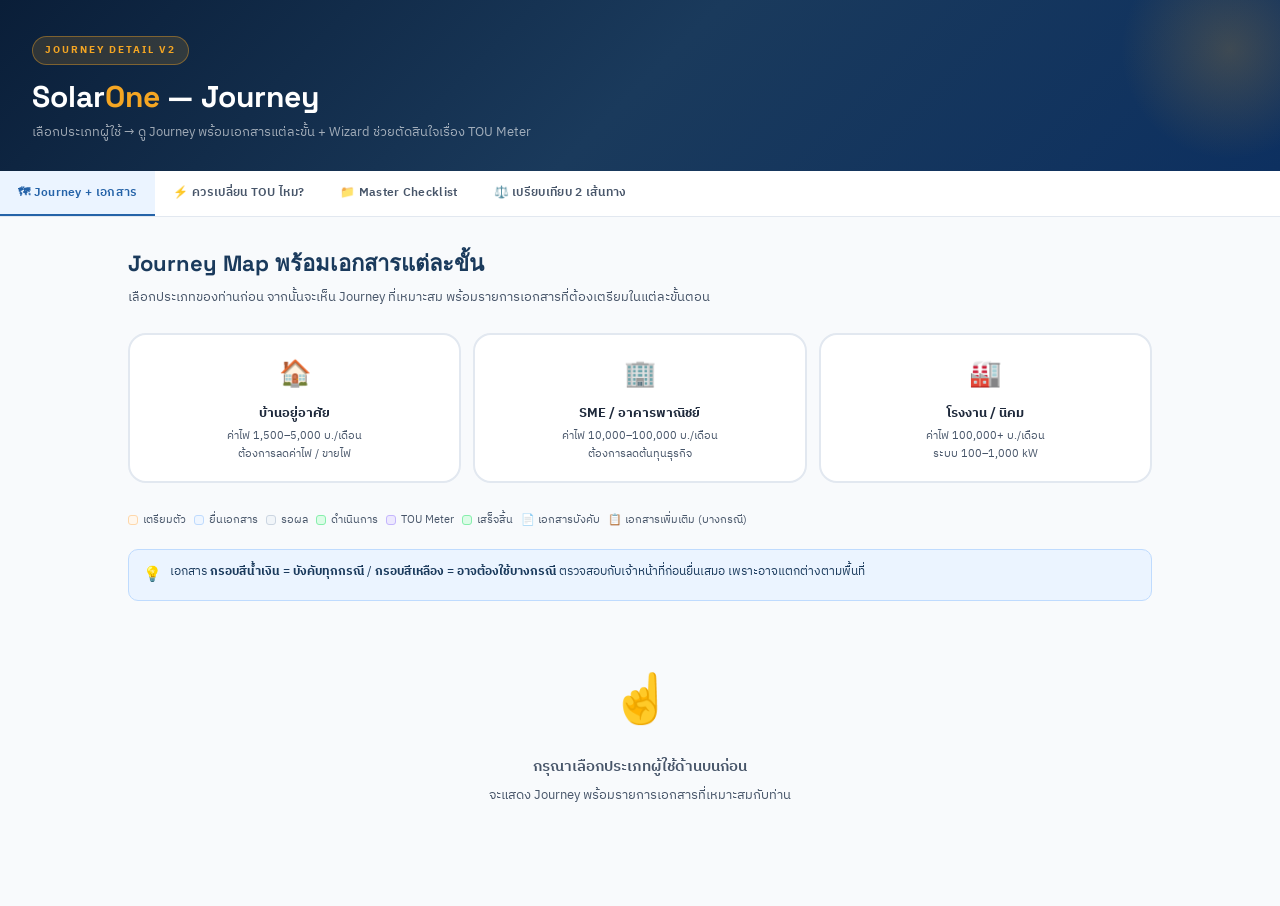
==== index.html @ 2c4f83a4 "initial deployment" ====
<!DOCTYPE html>
<html lang="th">
<head>
<meta charset="UTF-8">
<meta name="viewport" content="width=device-width, initial-scale=1.0">
<title>SolarOne — Journey + Document Checklist</title>
<style>
@import url('https://fonts.googleapis.com/css2?family=IBM+Plex+Sans+Thai:wght@300;400;500;600;700&family=Space+Grotesk:wght@400;500;600;700&display=swap');

:root {
  --sun:#F5A623; --sun-d:#92400E; --sun-l:#FEF9EC;
  --sky:#1A3A5C; --sky-m:#2563A8; --sky-l:#EBF4FF;
  --green:#16A34A; --green-d:#14532D; --green-l:#DCFCE7;
  --coral:#DC4444; --coral-l:#FEE2E2;
  --purple:#7C3AED; --purple-l:#EDE9FE;
  --slate:#475569; --slate-l:#F1F5F9;
  --border:#E2E8F0; --text:#1E293B; --text2:#475569; --text3:#94A3B8;
  --bg:#F8FAFC; --white:#fff;
  --r:10px; --rl:18px;
  --sh:0 1px 3px rgba(0,0,0,.07),0 4px 14px rgba(0,0,0,.04);
}
*{margin:0;padding:0;box-sizing:border-box}
body{font-family:'IBM Plex Sans Thai',sans-serif;background:var(--bg);color:var(--text);font-size:14px;line-height:1.7}

/* HEADER */
.hdr{background:linear-gradient(135deg,#0a1e38,#1a3a5c,#0d3060);padding:36px 32px 28px;position:relative;overflow:hidden}
.hdr::before{content:'';position:absolute;top:-60px;right:-60px;width:220px;height:220px;background:radial-gradient(circle,rgba(245,166,35,.2) 0%,transparent 70%);border-radius:50%}
.hdr-badge{display:inline-block;background:rgba(245,166,35,.15);border:1px solid rgba(245,166,35,.4);color:#F5A623;font-size:10px;font-weight:700;letter-spacing:2px;text-transform:uppercase;padding:5px 12px;border-radius:20px;margin-bottom:14px}
.hdr h1{font-family:'Space Grotesk',sans-serif;font-size:30px;font-weight:700;color:#fff;line-height:1.2;margin-bottom:6px}
.hdr h1 span{color:#F5A623}
.hdr-sub{color:rgba(255,255,255,.6);font-size:13px;max-width:520px}

/* TOPNAV */
.topnav{display:flex;gap:0;background:var(--white);border-bottom:1px solid var(--border);overflow-x:auto;position:sticky;top:0;z-index:200;scrollbar-width:none}
.topnav::-webkit-scrollbar{display:none}
.tnb{padding:12px 18px;border:none;background:none;font-family:inherit;font-size:12px;font-weight:600;color:var(--text2);cursor:pointer;white-space:nowrap;border-bottom:2px solid transparent;transition:.2s;letter-spacing:.3px}
.tnb:hover{color:var(--sky-m);background:var(--sky-l)}
.tnb.on{color:var(--sky-m);border-bottom-color:var(--sky-m);background:var(--sky-l)}

/* LAYOUT */
.wrap{max-width:1080px;margin:0 auto;padding:28px 28px 60px}
.sec{display:none}
.sec.on{display:block}

/* TYPOGRAPHY */
.sec-title{font-family:'Space Grotesk',sans-serif;font-size:22px;font-weight:700;color:var(--sky);margin-bottom:4px}
.sec-sub{color:var(--text2);font-size:13px;margin-bottom:24px}

/* CARDS */
.card{background:var(--white);border:1px solid var(--border);border-radius:var(--rl);padding:22px;box-shadow:var(--sh);margin-bottom:14px}

/* PROFILE SELECTOR */
.prof-row{display:grid;grid-template-columns:repeat(3,1fr);gap:12px;margin-bottom:28px}
.prof-btn{border:2px solid var(--border);border-radius:var(--rl);padding:18px 14px;text-align:center;cursor:pointer;background:var(--white);transition:.2s;font-family:inherit}
.prof-btn:hover{border-color:var(--sky-m);background:var(--sky-l)}
.prof-btn.sel-house{border-color:var(--sun);background:var(--sun-l)}
.prof-btn.sel-biz{border-color:var(--sky-m);background:var(--sky-l)}
.prof-btn.sel-factory{border-color:var(--green);background:var(--green-l)}
.prof-emoji{font-size:26px;margin-bottom:6px}
.prof-name{font-weight:700;font-size:13px;color:var(--text)}
.prof-desc{font-size:11px;color:var(--text2);margin-top:3px}

/* JOURNEY BODY */
.jbody{display:none}
.jbody.vis{display:block}

/* STEP BLOCK */
.step-block{position:relative;padding-left:52px;padding-bottom:8px;margin-bottom:6px}
.step-block::before{content:'';position:absolute;left:19px;top:42px;bottom:-6px;width:2px;background:var(--border)}
.step-block:last-child::before{display:none}
.step-circle{position:absolute;left:0;top:4px;width:40px;height:40px;border-radius:50%;display:flex;align-items:center;justify-content:center;font-size:17px;border:2px solid var(--white);box-shadow:0 0 0 2px var(--border);z-index:1}
.step-circle.s-prep{background:#FFF7ED}
.step-circle.s-doc{background:#EFF6FF}
.step-circle.s-wait{background:#F1F5F9}
.step-circle.s-action{background:#DCFCE7}
.step-circle.s-warn{background:#FEE2E2}
.step-circle.s-tou{background:var(--purple-l)}
.step-circle.s-done{background:var(--green-l)}

.step-inner{background:var(--white);border:1px solid var(--border);border-radius:var(--rl);padding:16px 18px;box-shadow:var(--sh)}
.step-header{display:flex;align-items:center;gap:10px;margin-bottom:10px;flex-wrap:wrap}
.step-num{font-family:'Space Grotesk',sans-serif;font-size:11px;font-weight:700;color:var(--text3)}
.step-name{font-weight:700;font-size:14px;color:var(--text);flex:1}
.pill{font-size:10px;font-weight:700;padding:3px 10px;border-radius:20px;white-space:nowrap}
.pill-time{background:var(--sun-l);color:var(--sun-d)}
.pill-cost{background:var(--coral-l);color:var(--coral)}
.pill-free{background:var(--green-l);color:var(--green-d)}
.pill-info{background:var(--sky-l);color:var(--sky-m)}
.pill-warn{background:#FEF9C3;color:#713F12}

.step-desc{font-size:13px;color:var(--text2);margin-bottom:12px;line-height:1.6}

/* DOC CHECKLIST */
.doc-title{font-size:11px;font-weight:700;text-transform:uppercase;letter-spacing:.8px;color:var(--text3);margin-bottom:8px;margin-top:4px}
.doc-grid{display:grid;grid-template-columns:repeat(2,1fr);gap:6px}
.doc-item{display:flex;align-items:flex-start;gap:8px;font-size:12px;color:var(--text);background:var(--slate-l);border-radius:8px;padding:8px 10px;border:1px solid var(--border)}
.doc-item.must{background:#EFF6FF;border-color:#BFDBFE}
.doc-item.maybe{background:#FFFBEB;border-color:#FDE68A}
.doc-icon{flex-shrink:0;font-size:13px;margin-top:1px}
.doc-label{flex:1;line-height:1.4}
.doc-label strong{display:block;font-weight:600;font-size:12px}
.doc-label span{font-size:11px;color:var(--text2)}

/* NOTES */
.note-box{border-radius:var(--r);padding:12px 14px;font-size:12px;margin-top:10px;display:flex;align-items:flex-start;gap:8px}
.note-box.warn{background:#FFFBEB;border:1px solid #FDE68A;color:#78350F}
.note-box.info{background:var(--sky-l);border:1px solid #BFDBFE;color:var(--sky)}
.note-box.ok{background:var(--green-l);border:1px solid #86EFAC;color:var(--green-d)}
.note-box .ni{font-size:15px;flex-shrink:0}

/* TOU WIZARD */
.wizard{background:var(--white);border:2px solid var(--purple);border-radius:var(--rl);overflow:hidden;margin:20px 0}
.wizard-hdr{background:var(--purple);padding:16px 20px;color:#fff}
.wizard-hdr h3{font-family:'Space Grotesk',sans-serif;font-size:16px;font-weight:700;margin-bottom:2px}
.wizard-hdr p{font-size:12px;opacity:.8}
.wizard-body{padding:20px}
.wiz-step{display:none}
.wiz-step.wvis{display:block}
.wiz-q{font-weight:700;font-size:15px;color:var(--text);margin-bottom:16px;line-height:1.5}
.wiz-opts{display:grid;grid-template-columns:1fr 1fr;gap:10px;margin-bottom:16px}
.wiz-opt{border:1.5px solid var(--border);border-radius:var(--r);padding:14px 16px;cursor:pointer;font-family:inherit;background:var(--white);text-align:left;transition:.2s}
.wiz-opt:hover{border-color:var(--purple);background:var(--purple-l)}
.wiz-opt.chosen{border-color:var(--purple);background:var(--purple-l)}
.wiz-opt .wo-title{font-weight:600;font-size:13px;margin-bottom:3px;color:var(--text)}
.wiz-opt .wo-sub{font-size:11px;color:var(--text2)}
.wiz-result{border-radius:var(--r);padding:16px;font-size:13px}
.wiz-result.r-yes{background:var(--green-l);border:1px solid #86EFAC;color:var(--green-d)}
.wiz-result.r-no{background:var(--coral-l);border:1px solid #FCA5A5;color:#7F1D1D}
.wiz-result.r-maybe{background:var(--sun-l);border:1px solid #FCD34D;color:var(--sun-d)}
.wiz-result h4{font-size:15px;font-weight:700;margin-bottom:8px}
.wiz-result ul{padding-left:16px}
.wiz-result li{margin-bottom:4px;font-size:12px}
.wiz-nav{display:flex;gap:8px;justify-content:flex-end;margin-top:12px}
.wiz-btn{padding:8px 18px;border-radius:20px;border:none;font-family:inherit;font-size:12px;font-weight:700;cursor:pointer;transition:.2s}
.wiz-btn.back{background:var(--slate-l);color:var(--text2)}
.wiz-btn.next{background:var(--purple);color:#fff}
.wiz-btn.reset{background:var(--sky-l);color:var(--sky-m)}
.wiz-progress{display:flex;gap:4px;margin-bottom:16px}
.wiz-dot{width:8px;height:8px;border-radius:50%;background:var(--border);transition:.3s}
.wiz-dot.active{background:var(--purple)}
.wiz-dot.done-dot{background:var(--purple);opacity:.4}

/* LEGEND */
.legend{display:flex;flex-wrap:wrap;gap:8px;margin-bottom:20px}
.leg-item{display:flex;align-items:center;gap:5px;font-size:11px;color:var(--text2)}
.leg-dot{width:10px;height:10px;border-radius:3px}

/* COMPARE TABLE */
.ctable{width:100%;border-collapse:collapse;background:var(--white);border-radius:var(--rl);overflow:hidden;box-shadow:var(--sh);margin-bottom:20px}
.ctable th{padding:12px 14px;font-size:11px;font-weight:700;text-transform:uppercase;letter-spacing:.5px;background:var(--sky);color:#fff;text-align:left}
.ctable td{padding:10px 14px;font-size:12px;border-bottom:1px solid var(--border);vertical-align:top}
.ctable tr:last-child td{border-bottom:none}
.ctable tr:nth-child(even) td{background:var(--slate-l)}

@media(max-width:640px){
  .prof-row{grid-template-columns:1fr}
  .doc-grid{grid-template-columns:1fr}
  .wiz-opts{grid-template-columns:1fr}
  .wrap{padding:16px 14px 50px}
  .hdr{padding:24px 16px 20px}
}
</style>
</head>
<body>

<!-- HEADER -->
<div class="hdr">
  <div class="hdr-badge">Journey Detail v2</div>
  <h1>Solar<span>One</span> — Journey</h1>
  <p class="hdr-sub">เลือกประเภทผู้ใช้ → ดู Journey พร้อมเอกสารแต่ละขั้น + Wizard ช่วยตัดสินใจเรื่อง TOU Meter</p>
</div>

<!-- TOPNAV -->
<nav class="topnav">
  <button class="tnb on" onclick="showSec('journey')">🗺 Journey + เอกสาร</button>
  <button class="tnb" onclick="showSec('tou-wizard')">⚡ ควรเปลี่ยน TOU ไหม?</button>
  <button class="tnb" onclick="showSec('doc-master')">📁 Master Checklist</button>
  <button class="tnb" onclick="showSec('compare')">⚖️ เปรียบเทียบ 2 เส้นทาง</button>
</nav>

<div class="wrap">

<!-- ============================================================ -->
<!-- SECTION 1: JOURNEY -->
<!-- ============================================================ -->
<section id="journey" class="sec on">
  <div class="sec-title">Journey Map พร้อมเอกสารแต่ละขั้น</div>
  <p class="sec-sub">เลือกประเภทของท่านก่อน จากนั้นจะเห็น Journey ที่เหมาะสม พร้อมรายการเอกสารที่ต้องเตรียมในแต่ละขั้นตอน</p>

  <!-- PROFILE SELECTOR -->
  <div class="prof-row">
    <button class="prof-btn" id="btn-house" onclick="selectProfile('house')">
      <div class="prof-emoji">🏠</div>
      <div class="prof-name">บ้านอยู่อาศัย</div>
      <div class="prof-desc">ค่าไฟ 1,500–5,000 บ./เดือน<br>ต้องการลดค่าไฟ / ขายไฟ</div>
    </button>
    <button class="prof-btn" id="btn-biz" onclick="selectProfile('biz')">
      <div class="prof-emoji">🏢</div>
      <div class="prof-name">SME / อาคารพาณิชย์</div>
      <div class="prof-desc">ค่าไฟ 10,000–100,000 บ./เดือน<br>ต้องการลดต้นทุนธุรกิจ</div>
    </button>
    <button class="prof-btn" id="btn-factory" onclick="selectProfile('factory')">
      <div class="prof-emoji">🏭</div>
      <div class="prof-name">โรงงาน / นิคม</div>
      <div class="prof-desc">ค่าไฟ 100,000+ บ./เดือน<br>ระบบ 100–1,000 kW</div>
    </button>
  </div>

  <!-- LEGEND -->
  <div class="legend">
    <div class="leg-item"><div class="leg-dot" style="background:#FFF7ED;border:1px solid #FED7AA"></div> เตรียมตัว</div>
    <div class="leg-item"><div class="leg-dot" style="background:#EFF6FF;border:1px solid #BFDBFE"></div> ยื่นเอกสาร</div>
    <div class="leg-item"><div class="leg-dot" style="background:#F1F5F9;border:1px solid #CBD5E1"></div> รอผล</div>
    <div class="leg-item"><div class="leg-dot" style="background:#DCFCE7;border:1px solid #86EFAC"></div> ดำเนินการ</div>
    <div class="leg-item"><div class="leg-dot" style="background:var(--purple-l);border:1px solid #C4B5FD"></div> TOU Meter</div>
    <div class="leg-item"><div class="leg-dot" style="background:var(--green-l);border:1px solid #86EFAC"></div> เสร็จสิ้น</div>
    <div class="leg-item">📄 เอกสารบังคับ</div>
    <div class="leg-item">📋 เอกสารเพิ่มเติม (บางกรณี)</div>
  </div>

  <div class="note-box info" style="margin-bottom:20px">
    <span class="ni">💡</span>
    <span>เอกสาร <strong>กรอบสีน้ำเงิน = บังคับทุกกรณี</strong> / <strong>กรอบสีเหลือง = อาจต้องใช้บางกรณี</strong> ตรวจสอบกับเจ้าหน้าที่ก่อนยื่นเสมอ เพราะอาจแตกต่างตามพื้นที่</span>
  </div>

  <!-- HOUSE JOURNEY -->
  <div id="jbody-house" class="jbody">
    <div class="card" style="border-left:4px solid var(--sun);margin-bottom:20px">
      <strong style="color:var(--sun-d)">🏠 Profile: บ้านอยู่อาศัย</strong><br>
      <span style="font-size:12px;color:var(--text2)">ผู้ใช้ไฟประเภทที่ 1 · ชื่อในสัญญา กฟ. ต้องตรงกับเจ้าของบ้าน · ระบบไม่เกิน 10 kWp (ขายไฟได้) หรือไม่เกิน 50 kWp (ใช้เอง)</span>
    </div>

    <!-- STEP 0 -->
    <div class="step-block">
      <div class="step-circle s-prep">🤔</div>
      <div class="step-inner">
        <div class="step-header">
          <span class="step-num">ขั้นที่ 0</span>
          <span class="step-name">ประเมินตัวเอง — ก่อนตัดสินใจ</span>
          <span class="pill pill-free">ฟรี · ไม่มีเอกสาร</span>
        </div>
        <div class="step-desc">ดูบิลค่าไฟย้อนหลัง 6 เดือน · ตรวจสอบหลังคา (ทิศ/ร่มเงา/น้ำหนัก) · เลือกว่าจะ "ขายไฟ" หรือ "ใช้เองอย่างเดียว" · ตัดสินใจเรื่อง TOU Meter (ใช้ Wizard ในแท็บ ⚡)</div>
        <div class="doc-title">📊 สิ่งที่ต้องรวบรวม (ยังไม่ใช่เอกสาร)</div>
        <div class="doc-grid">
          <div class="doc-item">
            <span class="doc-icon">📋</span>
            <div class="doc-label"><strong>บิลค่าไฟ 3–6 เดือนล่าสุด</strong><span>เพื่อดู pattern การใช้ไฟ คำนวณขนาดระบบ</span></div>
          </div>
          <div class="doc-item">
            <span class="doc-icon">📐</span>
            <div class="doc-label"><strong>ขนาดและทิศหลังคา</strong><span>พื้นที่ว่างบนหลังคา · ทิศใต้/ตะวันออกเฉียงใต้ดีที่สุด</span></div>
          </div>
          <div class="doc-item">
            <span class="doc-icon">💰</span>
            <div class="doc-label"><strong>งบประมาณที่มี</strong><span>ซื้อเองหรือต้องการสินเชื่อ</span></div>
          </div>
          <div class="doc-item">
            <span class="doc-icon">⚡</span>
            <div class="doc-label"><strong>เลขมิเตอร์ + ประเภทไฟ</strong><span>1 เฟส หรือ 3 เฟส · อยู่ในเขต MEA หรือ PEA</span></div>
          </div>
        </div>
        <div class="note-box info">
          <span class="ni">💡</span>
          <span>SolarOne จะช่วย pre-assess ฟรีผ่าน App · กรอกข้อมูลพื้นฐาน 5 นาที → ได้รายงาน ROI เบื้องต้นทันที</span>
        </div>
      </div>
    </div>

    <!-- STEP 1 -->
    <div class="step-block">
      <div class="step-circle s-doc">📄</div>
      <div class="step-inner">
        <div class="step-header">
          <span class="step-num">ขั้นที่ 1</span>
          <span class="step-name">ยื่นคำขอ + ตรวจสอบ Grid Capacity (MEA/PEA)</span>
          <span class="pill pill-time">7–10 วันทำการ</span>
          <span class="pill pill-free">ฟรี</span>
        </div>
        <div class="step-desc">ยื่นออนไลน์ผ่าน <a href="https://myenergy.mea.or.th" target="_blank">myenergy.mea.or.th (MEA)</a>  หรือ <a href="https://ppim.pea.co.th" target="_blank">ppim.pea.co.th (PEA)</a> · กฟ. จะตรวจสอบว่า Transformer ในพื้นที่รองรับได้หรือไม่ · ขั้นตอนนี้ต้องทำ <strong>ก่อน</strong> ติดตั้งจริง (กรณีขายไฟ)</div>
        <div class="doc-title">📄 เอกสารที่ต้องอัปโหลด</div>
        <div class="doc-grid">
          <div class="doc-item must">
            <span class="doc-icon">🪪</span>
            <div class="doc-label"><strong>สำเนาบัตรประชาชน</strong><span>เจ้าของสัญญา กฟ. · เซ็นรับรอง "สำเนาถูกต้อง" ทุกหน้า</span></div>
          </div>
          <div class="doc-item must">
            <span class="doc-icon">📑</span>
            <div class="doc-label"><strong>บิลค่าไฟฟ้า</strong><span>ฉบับล่าสุด ไม่เกิน 3 เดือน · แสดงชื่อ ที่อยู่ เลข CA ชัดเจน</span></div>
          </div>
          <div class="doc-item must">
            <span class="doc-icon">📊</span>
            <div class="doc-label"><strong>Spec Sheet แผงโซลาร์</strong><span>Brand, model, กำลังวัตต์ พร้อมระบุจำนวนแผงที่จะติดตั้ง</span></div>
          </div>
          <div class="doc-item must">
            <span class="doc-icon">🔌</span>
            <div class="doc-label"><strong>Spec Sheet Inverter</strong><span>ต้องอยู่ในรายชื่อที่ กฟน./กฟภ. รับรองแล้วเท่านั้น</span></div>
          </div>
          <div class="doc-item must">
            <span class="doc-icon">📸</span>
            <div class="doc-label"><strong>รูปถ่ายหน้าบ้าน</strong><span>เห็นเลขที่บ้าน + หลังคาชัดเจน ถ่ายไม่เกิน 1 เดือน</span></div>
          </div>
          <div class="doc-item must">
            <span class="doc-icon">🗺</span>
            <div class="doc-label"><strong>แผนที่ที่ตั้งบ้าน</strong><span>Google Maps screenshot พร้อม Pin ที่ตั้งชัดเจน</span></div>
          </div>
          <div class="doc-item maybe">
            <span class="doc-icon">📝</span>
            <div class="doc-label"><strong>หนังสือมอบอำนาจ</strong><span>กรณีบริษัทยื่นแทน · ติดอากรแสตมป์ 30 บาท · เซ็นพยาน 2 คน</span></div>
          </div>
          <div class="doc-item maybe">
            <span class="doc-icon">🪪</span>
            <div class="doc-label"><strong>สำเนาบัตรผู้รับมอบอำนาจ</strong><span>กรณีมอบอำนาจให้บริษัท เซ็นรับรองถูกต้อง</span></div>
          </div>
        </div>
        <div class="note-box warn">
          <span class="ni">⚠️</span>
          <span><strong>ชื่อในบัตรต้องตรงกับชื่อในสัญญา กฟ. ทุกตัวอักษร</strong> ถ้าไม่ตรง ต้องแก้ไขข้อมูลที่ กฟ. ก่อนยื่น</span>
        </div>
      </div>
    </div>

    <!-- STEP 2 (เฉพาะขายไฟ) -->
    <div class="step-block">
      <div class="step-circle s-doc">🏛</div>
      <div class="step-inner">
        <div class="step-header">
          <span class="step-num">ขั้นที่ 2</span>
          <span class="step-name">ขออนุญาตก่อสร้าง/ดัดแปลงอาคาร (อบต./เทศบาล)</span>
          <span class="pill pill-time">7–30 วัน</span>
          <span class="pill pill-warn">⚠ บางพื้นที่บังคับ</span>
        </div>
        <div class="step-desc">ยื่นที่สำนักงาน อบต./เทศบาล/สำนักงานเขต ในพื้นที่ · <strong>กรณียกเว้น:</strong> ถ้าพื้นที่ติดตั้ง &lt;160 ตร.ม. และน้ำหนักรวม &lt;20 kg/ตร.ม. มักยกเว้นไม่ต้องยื่น (ตรวจสอบกับพื้นที่อีกครั้ง)</div>
        <div class="doc-title">📄 เอกสารที่ต้องยื่น</div>
        <div class="doc-grid">
          <div class="doc-item must">
            <span class="doc-icon">📋</span>
            <div class="doc-label"><strong>แบบคำขอ ข.1</strong><span>แบบฟอร์มขออนุญาตก่อสร้าง/ดัดแปลงอาคาร รับที่ อบต. หรือดาวน์โหลด</span></div>
          </div>
          <div class="doc-item must">
            <span class="doc-icon">📐</span>
            <div class="doc-label"><strong>แบบแปลนแสดงผัง + โครงสร้างหลังคา</strong><span>แสดงตำแหน่งแผง, โครงสร้างรองรับ (Mounting), น้ำหนัก</span></div>
          </div>
          <div class="doc-item must">
            <span class="doc-icon">🔢</span>
            <div class="doc-label"><strong>รายการคำนวณโครงสร้าง</strong><span>คำนวณแรงลม น้ำหนักบรรทุก ความสามารถรับน้ำหนักหลังคา</span></div>
          </div>
          <div class="doc-item must">
            <span class="doc-icon">📝</span>
            <div class="doc-label"><strong>ใบรับรองวิศวกร (โยธา)</strong><span>วิศวกรโยธา ระดับ สมาชิกหรือ สามัญ พร้อมเลขใบ กว. · เซ็นรับรองแบบ</span></div>
          </div>
          <div class="doc-item must">
            <span class="doc-icon">📋</span>
            <div class="doc-label"><strong>แบบฟอร์มสำรวจอาคาร</strong><span>ข้อมูลประเภทหลังคา วัสดุ อายุอาคาร สภาพโครงสร้าง</span></div>
          </div>
          <div class="doc-item must">
            <span class="doc-icon">🪪</span>
            <div class="doc-label"><strong>สำเนาบัตรประชาชนเจ้าของบ้าน</strong><span>พร้อมเซ็นรับรองสำเนาถูกต้อง</span></div>
          </div>
          <div class="doc-item maybe">
            <span class="doc-icon">📜</span>
            <div class="doc-label"><strong>สำเนาโฉนดที่ดิน / น.ส.3</strong><span>บางพื้นที่ต้องการ · เซ็นรับรองสำเนา</span></div>
          </div>
          <div class="doc-item maybe">
            <span class="doc-icon">🏗</span>
            <div class="doc-label"><strong>ใบอนุญาตก่อสร้างเดิม</strong><span>บางพื้นที่ขอดูใบอนุญาตก่อสร้างอาคารเดิม</span></div>
          </div>
        </div>
        <div class="note-box warn">
          <span class="ni">⚠️</span>
          <span>พื้นที่ &gt;160 ตร.ม. หรือน้ำหนักรวม &gt;20 kg/ตร.ม. ต้องยื่นขอใบอนุญาตดัดแปลงอาคาร <strong>อ.1</strong> ซึ่งมีขั้นตอนเพิ่มเติม</span>
        </div>
      </div>
    </div>

    <!-- STEP 3 -->
    <div class="step-block">
      <div class="step-circle s-wait">⏳</div>
      <div class="step-inner">
        <div class="step-header">
          <span class="step-num">ขั้นที่ 3</span>
          <span class="step-name">รอผลพิจารณา + รับอนุมัติ + เซ็นสัญญา PPA (กรณีขายไฟ)</span>
          <span class="pill pill-time">7–45 วัน</span>
          <span class="pill pill-cost">ค่าเชื่อมต่อ ~2,000 ฿</span>
        </div>
        <div class="step-desc">กฟ. แจ้งผลทาง Email · ถ้าผ่าน: นัดยื่นเอกสารตัวจริงและเซ็นสัญญาที่สำนักงาน กฟ. เขตพื้นที่ · PEA ประกาศผล 2 ครั้ง/เดือน (วันจันทร์ที่ 2 และ 4)</div>
        <div class="doc-title">📄 เอกสารที่ต้องนำไปที่สำนักงาน กฟ.</div>
        <div class="doc-grid">
          <div class="doc-item must">
            <span class="doc-icon">🪪</span>
            <div class="doc-label"><strong>บัตรประชาชนตัวจริง</strong><span>นำตัวจริงไปแสดง พร้อมสำเนา 1 ชุด เซ็นรับรอง</span></div>
          </div>
          <div class="doc-item must">
            <span class="doc-icon">📄</span>
            <div class="doc-label"><strong>แบบคำขอขายไฟฟ้า (ต้นฉบับ)</strong><span>พร้อมลายเซ็นผู้ขอทุกหน้า</span></div>
          </div>
          <div class="doc-item must">
            <span class="doc-icon">🏦</span>
            <div class="doc-label"><strong>แบบหักบัญชีเงินฝาก</strong><span>กรอกเลขบัญชีธนาคารสำหรับรับเงินค่าขายไฟ</span></div>
          </div>
          <div class="doc-item must">
            <span class="doc-icon">📧</span>
            <div class="doc-label"><strong>หนังสือแจ้งอีเมลรับใบแจ้งค่าไฟ</strong><span>ระบุอีเมลที่ต้องการรับใบแจ้งหนี้ค่าไฟฟ้า</span></div>
          </div>
          <div class="doc-item must">
            <span class="doc-icon">💳</span>
            <div class="doc-label"><strong>ชำระค่าเชื่อมต่อระบบ</strong><span>~2,000 บาท (ไม่รวม VAT) ณ สำนักงาน</span></div>
          </div>
          <div class="doc-item maybe">
            <span class="doc-icon">📝</span>
            <div class="doc-label"><strong>หนังสือมอบอำนาจ (ถ้าบริษัทไปแทน)</strong><span>ตัวจริงพร้อมอากรแสตมป์ 30 บาท ขีดคร่อม</span></div>
          </div>
        </div>
        <div class="note-box warn">
          <span class="ni">⚠️</span>
          <span>ต้องยื่นเอกสารตัวจริงภายใน <strong>30 วัน</strong> นับจากวันประกาศรายชื่อผ่าน หากพ้นกำหนดถือว่าคำขอยกเลิก</span>
        </div>
      </div>
    </div>

    <!-- STEP 4 -->
    <div class="step-block">
      <div class="step-circle s-action">🔧</div>
      <div class="step-inner">
        <div class="step-header">
          <span class="step-num">ขั้นที่ 4</span>
          <span class="step-name">ติดตั้งระบบ Solar โดยช่างและวิศวกร</span>
          <span class="pill pill-time">1–3 วัน</span>
        </div>
        <div class="step-desc">บริษัทติดตั้งแผง Mounting Inverter ตู้ไฟ เดินสายไฟ · วิศวกรไฟฟ้าควบคุมงาน · ถ่ายรูปทุกขั้นตอนเพื่อใช้ยื่น กฟ. ในขั้นถัดไป</div>
        <div class="doc-title">📄 เอกสารที่บริษัทต้องเตรียมให้ครบ (ใช้ขั้นถัดไป)</div>
        <div class="doc-grid">
          <div class="doc-item must">
            <span class="doc-icon">📐</span>
            <div class="doc-label"><strong>Single Line Diagram (SLD) ฉบับสมบูรณ์</strong><span>วิศวกรไฟฟ้าเซ็น + ประทับตราวิชาชีพ + สำเนาใบ กว. แนบ</span></div>
          </div>
          <div class="doc-item must">
            <span class="doc-icon">📸</span>
            <div class="doc-label"><strong>รูปถ่ายหลังติดตั้งครบทุกแผง</strong><span>เห็นแผงครบ + Inverter + ตู้ไฟ + สาย + มิเตอร์เดิม</span></div>
          </div>
          <div class="doc-item must">
            <span class="doc-icon">📋</span>
            <div class="doc-label"><strong>รายการอุปกรณ์ที่ติดตั้งจริง</strong><span>Brand/Model ครบ พร้อม Serial Number ของ Inverter</span></div>
          </div>
          <div class="doc-item must">
            <span class="doc-icon">✅</span>
            <div class="doc-label"><strong>ใบรับรองการติดตั้ง (วิศวกร)</strong><span>วิศวกรไฟฟ้าเซ็นรับรองว่าติดตั้งถูกต้องตามมาตรฐาน วสท.</span></div>
          </div>
          <div class="doc-item maybe">
            <span class="doc-icon">🛡</span>
            <div class="doc-label"><strong>ใบรับประกันอุปกรณ์</strong><span>ใบรับประกันแผง (10–25 ปี) และ Inverter (5–10 ปี)</span></div>
          </div>
        </div>
        <div class="note-box ok">
          <span class="ni">✅</span>
          <span>SolarOne จะ Generate checklist รายการถ่ายรูปให้บริษัทตาม spec ที่ กฟ. กำหนด ลดโอกาสตรวจไม่ผ่าน</span>
        </div>
      </div>
    </div>

    <!-- STEP 5 — TOU DECISION -->
    <div class="step-block">
      <div class="step-circle s-tou">⚡</div>
      <div class="step-inner">
        <div class="step-header">
          <span class="step-num">ขั้นที่ 5</span>
          <span class="step-name">ตัดสินใจเรื่อง TOU Meter — เปลี่ยนหรือไม่?</span>
          <span class="pill pill-warn">⚡ ตัดสินใจก่อน กฟ. มาตรวจ</span>
        </div>
        <div class="step-desc">กฟ. จะเปลี่ยนมิเตอร์ให้อัตโนมัติเมื่อ COD · ต้องแจ้งความต้องการล่วงหน้าว่าต้องการ <strong>TOU Meter</strong> หรือ <strong>Smart Meter แบบปกติ</strong> · ดูคำแนะนำได้ในแท็บ ⚡</div>
        <div class="doc-title">📄 เอกสาร/ค่าใช้จ่ายมิเตอร์</div>
        <div class="doc-grid">
          <div class="doc-item must">
            <span class="doc-icon">📋</span>
            <div class="doc-label"><strong>แบบฟอร์มขอเปลี่ยนประเภทมิเตอร์</strong><span>ระบุว่าต้องการ TOU หรือมาตรฐาน ยื่นพร้อมการขอ COD</span></div>
          </div>
          <div class="doc-item must">
            <span class="doc-icon">💳</span>
            <div class="doc-label"><strong>ค่าเปลี่ยน Smart Meter / TOU Meter</strong><span>~8,500 + VAT = 9,095 บาท (สำหรับระบบ Solar) · MEA TOU แรงต่ำ ~6,640 บาท</span></div>
          </div>
        </div>
        <div class="note-box info">
          <span class="ni">💡</span>
          <span>ถ้า <strong>ไม่ต้องการ TOU</strong> ยังคงได้ Smart Meter แบบ 2 ทิศทาง เพื่อวัดไฟที่ขายคืน แต่คิดค่าไฟในอัตราเดิม · เปลี่ยนใจภายหลังได้ แต่ต้องรอครบ 1 ปีก่อน</span>
        </div>
      </div>
    </div>

    <!-- STEP 6 -->
    <div class="step-block">
      <div class="step-circle s-action">🔍</div>
      <div class="step-inner">
        <div class="step-header">
          <span class="step-num">ขั้นที่ 6</span>
          <span class="step-name">กฟ. ส่งช่างมาตรวจสอบงานติดตั้ง</span>
          <span class="pill pill-time">นัดภายใน 2–4 สัปดาห์</span>
        </div>
        <div class="step-desc">เจ้าหน้าที่ กฟ. มาตรวจสายไฟภายใน · ตรวจ Inverter · ตรวจ Anti-islanding · ตรวจ Rapid Shutdown (ถ้า &gt;200 kVA) · ถ้าผ่าน: เปลี่ยนมิเตอร์ทันที</div>
        <div class="doc-title">📄 เตรียมไว้ให้ช่าง กฟ. ตรวจ</div>
        <div class="doc-grid">
          <div class="doc-item must">
            <span class="doc-icon">📐</span>
            <div class="doc-label"><strong>Single Line Diagram ตัวจริง</strong><span>พิมพ์ A4 หรือ A3 วางไว้ในตู้ไฟ</span></div>
          </div>
          <div class="doc-item must">
            <span class="doc-icon">📋</span>
            <div class="doc-label"><strong>Spec Sheet Inverter ตัวจริง</strong><span>แสดงให้ช่าง กฟ. เห็น model ตรงกับที่ยื่นไว้</span></div>
          </div>
          <div class="doc-item must">
            <span class="doc-icon">🔧</span>
            <div class="doc-label"><strong>ทดสอบระบบให้พร้อม</strong><span>Inverter ต้องเปิดปกติ · ไฟต้องผลิตได้จริง</span></div>
          </div>
          <div class="doc-item must">
            <span class="doc-icon">🪪</span>
            <div class="doc-label"><strong>บัตรประชาชนเจ้าของบ้าน</strong><span>นำมาแสดง หรือมอบอำนาจให้บริษัทอยู่ด้วย</span></div>
          </div>
        </div>
        <div class="note-box warn">
          <span class="ni">⚠️</span>
          <span>เจ้าหน้าที่แต่ละคนอาจตีความมาตรฐาน วสท. ต่างกัน · SolarOne จะส่ง Pre-inspection Checklist ให้บริษัทตรวจก่อน เพื่อลดโอกาสไม่ผ่าน</span>
        </div>
      </div>
    </div>

    <!-- STEP 7 -->
    <div class="step-block">
      <div class="step-circle s-done">✅</div>
      <div class="step-inner">
        <div class="step-header">
          <span class="step-num">ขั้นที่ 7</span>
          <span class="step-name">COD — เริ่มใช้งาน + Monitoring</span>
          <span class="pill pill-free">เสร็จสิ้น 🎉</span>
        </div>
        <div class="step-desc">กฟ. ติดมิเตอร์ใหม่ กำหนด SCOD (วันเริ่มขายไฟ) · ระบบพร้อมใช้งาน · ยอดขายไฟหักจากบิลค่าไฟทุกเดือน · ถ้าขายได้มากกว่าที่ใช้ โอนเงินเข้าบัญชีที่แจ้งไว้</div>
        <div class="doc-title">📄 เก็บสำเนาเอกสารทุกฉบับไว้เอง</div>
        <div class="doc-grid">
          <div class="doc-item ok">
            <span class="doc-icon">📄</span>
            <div class="doc-label"><strong>สัญญาซื้อขายไฟ PPA</strong><span>สำเนาสัญญา 10 ปี เก็บไว้ตลอดอายุสัญญา</span></div>
          </div>
          <div class="doc-item ok">
            <span class="doc-icon">🧾</span>
            <div class="doc-label"><strong>ใบเสร็จค่าเชื่อมต่อ + ค่ามิเตอร์</strong><span>เก็บไว้สำหรับยื่นลดหย่อนภาษี</span></div>
          </div>
          <div class="doc-item ok">
            <span class="doc-icon">📑</span>
            <div class="doc-label"><strong>ใบเสร็จค่าติดตั้ง Solar</strong><span>ใช้ยื่นลดหย่อนภาษีเงินได้บุคคลธรรมดา สูงสุด 200,000 บาท</span></div>
          </div>
          <div class="doc-item ok">
            <span class="doc-icon">🛡</span>
            <div class="doc-label"><strong>ใบรับประกันทั้งหมด</strong><span>แผง / Inverter / งานติดตั้ง เก็บรวมไว้ที่เดียว</span></div>
          </div>
        </div>
        
      </div>
    </div>
  </div><!-- end house -->

  <!-- BIZ JOURNEY -->
  <div id="jbody-biz" class="jbody">
    <div class="card" style="border-left:4px solid var(--sky-m);margin-bottom:20px">
      <strong style="color:var(--sky)">🏢 Profile: SME / อาคารพาณิชย์</strong><br>
      <span style="font-size:12px;color:var(--text2)">ผู้ใช้ไฟประเภทที่ 2–4 · นิติบุคคลหรือบุคคลธรรมดา · ระบบ 10–250 kWp · อาจเช่าอาคาร (ต้องได้ Landlord อนุมัติ)</span>
    </div>

    <div class="step-block">
      <div class="step-circle s-prep">📊</div>
      <div class="step-inner">
        <div class="step-header">
          <span class="step-num">ขั้นที่ 0</span>
          <span class="step-name">Energy Audit + ROI Analysis</span>
          <span class="pill pill-time">1–2 สัปดาห์</span>
          <span class="pill pill-free">SolarOne ช่วยได้</span>
        </div>
        <div class="step-desc">วิเคราะห์ Load Profile รายชั่วโมง · คำนวณขนาด Solar ที่เหมาะสม · เปรียบเทียบ ROI ซื้อเอง vs Leasing · ตรวจสอบสัญญาเช่าอาคารว่าอนุญาตติด Solar หรือต้องขอ Landlord</div>
        <div class="doc-title">📄 ข้อมูลที่ต้องรวบรวม</div>
        <div class="doc-grid">
          <div class="doc-item must">
            <span class="doc-icon">📊</span>
            <div class="doc-label"><strong>บิลค่าไฟ 12 เดือนล่าสุด</strong><span>ต้องการ Demand (kVA) + Unit (kWh) รายเดือน</span></div>
          </div>
          <div class="doc-item must">
            <span class="doc-icon">📋</span>
            <div class="doc-label"><strong>แบบแปลนอาคาร / รูปถ่ายหลังคา</strong><span>ขนาด ทิศ สภาพหลังคา สิ่งบดบัง (ถังน้ำ/แอร์)</span></div>
          </div>
          <div class="doc-item maybe">
            <span class="doc-icon">📜</span>
            <div class="doc-label"><strong>สัญญาเช่าอาคาร (ถ้าเช่า)</strong><span>ตรวจสอบว่าอนุญาตดัดแปลงหลังคา + เซ็นอนุมัติ Landlord</span></div>
          </div>
          <div class="doc-item maybe">
            <span class="doc-icon">🏛</span>
            <div class="doc-label"><strong>ใบอนุญาตประกอบกิจการ</strong><span>บางกรณี กฟ. ขอตรวจสอบประเภทธุรกิจ</span></div>
          </div>
        </div>
      </div>
    </div>

    <div class="step-block">
      <div class="step-circle s-doc">📄</div>
      <div class="step-inner">
        <div class="step-header">
          <span class="step-num">ขั้นที่ 1</span>
          <span class="step-name">ยื่นขอเชื่อมต่อ กฟน./กฟภ. + ขอ กกพ.</span>
          <span class="pill pill-time">7–30 วัน</span>
        </div>
        <div class="step-desc">เอกสารคล้ายบ้านอยู่อาศัย แต่เพิ่มเอกสารนิติบุคคล · ถ้าขนาด &gt;200 kVA ต้องยื่น พค.1 กับสำนักงานพลังงาน (พพ.) ด้วย</div>
        <div class="doc-title">📄 เอกสารเพิ่มเติมจากบ้านอยู่อาศัย</div>
        <div class="doc-grid">
          <div class="doc-item must">
            <span class="doc-icon">📜</span>
            <div class="doc-label"><strong>หนังสือรับรองบริษัท</strong><span>ออกโดยกรมพัฒนาธุรกิจการค้า ไม่เกิน 3 เดือน</span></div>
          </div>
          <div class="doc-item must">
            <span class="doc-icon">🪪</span>
            <div class="doc-label"><strong>บัตรประชาชนผู้มีอำนาจลงนาม</strong><span>ตามหนังสือรับรองบริษัท พร้อมเซ็นรับรองสำเนา</span></div>
          </div>
          <div class="doc-item must">
            <span class="doc-icon">📋</span>
            <div class="doc-label"><strong>หนังสือมอบอำนาจ (นิติบุคคล)</strong><span>พร้อมตราประทับบริษัท + เซ็นผู้มีอำนาจ + อากรแสตมป์</span></div>
          </div>
          <div class="doc-item maybe">
            <span class="doc-icon">⚡</span>
            <div class="doc-label"><strong>แบบฟอร์ม พค.1 (ถ้า &gt;200 kVA)</strong><span>แจ้งผลิตพลังงานควบคุม ยื่นที่ พพ. เขต</span></div>
          </div>
        </div>
      </div>
    </div>

    <div class="step-block">
      <div class="step-circle s-doc">🏛</div>
      <div class="step-inner">
        <div class="step-header">
          <span class="step-num">ขั้นที่ 2</span>
          <span class="step-name">ขออนุญาตก่อสร้าง + เอกสารนิติบุคคล (อบต.)</span>
          <span class="pill pill-time">14–45 วัน</span>
        </div>
        <div class="step-desc">เหมือนบ้านอยู่อาศัย แต่ใช้นามนิติบุคคล · ถ้าอาคารมีระบบ Building Management ต้องประสานก่อนเพื่อกำหนดวันหยุดระบบไฟสำหรับติดตั้ง</div>
        <div class="doc-title">📄 เอกสารเพิ่มเติมสำหรับนิติบุคคล</div>
        <div class="doc-grid">
          <div class="doc-item must">
            <span class="doc-icon">📜</span>
            <div class="doc-label"><strong>สำเนาหนังสือรับรองบริษัท</strong><span>เซ็นรับรองสำเนาโดยผู้มีอำนาจ + ประทับตรา</span></div>
          </div>
          <div class="doc-item must">
            <span class="doc-icon">📜</span>
            <div class="doc-label"><strong>สำเนา บอจ.3 (รายชื่อกรรมการ)</strong><span>ฉบับล่าสุด ไม่เกิน 6 เดือน</span></div>
          </div>
          <div class="doc-item maybe">
            <span class="doc-icon">✍️</span>
            <div class="doc-label"><strong>หนังสืออนุญาตจาก Landlord</strong><span>ถ้าเช่าอาคาร ต้องมีเซ็นอนุมัติให้ดัดแปลงหลังคา</span></div>
          </div>
          <div class="doc-item maybe">
            <span class="doc-icon">🏗</span>
            <div class="doc-label"><strong>รายงาน Structural Assessment</strong><span>วิศวกรโยธาประเมินความแข็งแรงอาคาร (ถ้าอาคารเก่า)</span></div>
          </div>
        </div>
      </div>
    </div>

    <div class="step-block">
      <div class="step-circle s-action">🔧</div>
      <div class="step-inner">
        <div class="step-header">
          <span class="step-num">ขั้นที่ 3</span>
          <span class="step-name">ติดตั้ง + ประสาน Building Management</span>
          <span class="pill pill-time">3–14 วัน</span>
        </div>
        <div class="step-desc">ต้องนัดหมายล่วงหน้ากับ BM · กำหนดวันหยุดไฟบางส่วนสำหรับต่อสาย Main · วิศวกรไฟฟ้าควบคุมงานตลอด</div>
        <div class="doc-grid">
          <div class="doc-item must">
            <span class="doc-icon">📐</span>
            <div class="doc-label"><strong>SLD ฉบับสมบูรณ์ (วิศวกรเซ็น)</strong><span>รวม Anti-islanding + อุปกรณ์ป้องกัน</span></div>
          </div>
          <div class="doc-item must">
            <span class="doc-icon">📸</span>
            <div class="doc-label"><strong>รูปถ่ายก่อน-ระหว่าง-หลังติดตั้ง</strong><span>ครบทุก area ที่ กฟ. กำหนด</span></div>
          </div>
          <div class="doc-item maybe">
            <span class="doc-icon">🛡</span>
            <div class="doc-label"><strong>ใบรับรอง มาตรฐาน วสท. 022013-22</strong><span>ถ้า Inverter &gt;200 kVA ต้องติด Rapid Shutdown ด้วย</span></div>
          </div>
        </div>
      </div>
    </div>

    <div class="step-block">
      <div class="step-circle s-tou">⚡</div>
      <div class="step-inner">
        <div class="step-header">
          <span class="step-num">ขั้นที่ 4</span>
          <span class="step-name">TOU Meter + กฟ. ตรวจ + COD</span>
          <span class="pill pill-cost">~9,095–7,350 ฿</span>
        </div>
        <div class="step-desc">SME ส่วนใหญ่ <strong>แนะนำให้เปลี่ยน TOU</strong> เพราะใช้ไฟหนักกลางวัน + Solar ผลิตช่วงพีคพอดี · ประหยัดได้ทวีคูณ · ปรึกษาด้วย Wizard ⚡</div>
        <div class="doc-grid">
          <div class="doc-item must">
            <span class="doc-icon">📋</span>
            <div class="doc-label"><strong>แจ้งความต้องการ TOU ล่วงหน้า</strong><span>ระบุในแบบฟอร์มขอ COD ว่าต้องการ TOU Meter</span></div>
          </div>
          <div class="doc-item must">
            <span class="doc-icon">💳</span>
            <div class="doc-label"><strong>ชำระค่ามิเตอร์ TOU</strong><span>MEA แรงต่ำ ~6,640 บาท · แรงสูง ~7,350 บาท</span></div>
          </div>
        </div>
        <div class="note-box ok">
          <span class="ni">✅</span>
          <span>SME ที่ใช้ TOU + Solar ร่วมกัน สามารถประหยัดค่าไฟ 40–70% ในช่วงกลางวัน และย้าย Load หนักไปกลางคืน (Off-Peak 2.64 บาท/หน่วย)</span>
        </div>
      </div>
    </div>

    <div class="step-block">
      <div class="step-circle s-done">✅</div>
      <div class="step-inner">
        <div class="step-header">
          <span class="step-num">ขั้นที่ 5</span>
          <span class="step-name">COD + ขอลดหย่อนภาษีนิติบุคคล + Monitoring</span>
          <span class="pill pill-free">เสร็จสิ้น 🎉</span>
        </div>
        <div class="step-desc">เก็บใบกำกับภาษีทุกใบ · ค่าติดตั้งหักเป็นค่าใช้จ่ายทางธุรกิจ + ลดหย่อนภาษีนิติบุคคล 50% ของมูลค่าลงทุน · ติดตาม Monitoring ผ่าน SCADA</div>
        <div class="doc-grid">
          <div class="doc-item must">
            <span class="doc-icon">🧾</span>
            <div class="doc-label"><strong>ใบกำกับภาษีค่าติดตั้งทั้งหมด</strong><span>รวมค่าแผง Inverter อุปกรณ์ และค่าติดตั้ง</span></div>
          </div>
          <div class="doc-item must">
            <span class="doc-icon">📄</span>
            <div class="doc-label"><strong>สัญญาและเอกสาร COD ครบชุด</strong><span>เก็บไว้ตลอดอายุระบบ 20–25 ปี</span></div>
          </div>
        </div>
      </div>
    </div>
  </div><!-- end biz -->

  <!-- FACTORY JOURNEY -->
  <div id="jbody-factory" class="jbody">
    <div class="card" style="border-left:4px solid var(--green);margin-bottom:20px">
      <strong style="color:var(--green-d)">🏭 Profile: โรงงาน / นิคมอุตสาหกรรม</strong><br>
      <span style="font-size:12px;color:var(--text2)">ผู้ใช้ไฟประเภทที่ 3–4 (แรงสูง) · ระบบ 100 kW – 1 MW · มีหน่วยงานเพิ่มเติม: กรมโรงงาน / กนอ. / พพ.</span>
    </div>

    <div class="step-block">
      <div class="step-circle s-prep">📊</div>
      <div class="step-inner">
        <div class="step-header">
          <span class="step-num">ขั้นที่ 0</span>
          <span class="step-name">Energy Audit เชิงลึก + Feasibility Report</span>
          <span class="pill pill-time">2–4 สัปดาห์</span>
        </div>
        <div class="step-desc">วิศวกรพลังงานสำรวจหน้างาน · วิเคราะห์ Demand/kWh รายชั่วโมง 1 ปี · ออกแบบระบบ · ประเมินว่าต้องเชื่อมแรงต่ำหรือแรงสูง · คำนวณ Payback Period และ NPV</div>
        <div class="doc-grid">
          <div class="doc-item must">
            <span class="doc-icon">📊</span>
            <div class="doc-label"><strong>บิลค่าไฟ 12 เดือน (รายชั่วโมงถ้ามี)</strong><span>รวม Demand Charge และ Power Factor</span></div>
          </div>
          <div class="doc-item must">
            <span class="doc-icon">🗺</span>
            <div class="doc-label"><strong>แผนผังโรงงาน (As-built Drawing)</strong><span>แสดงตำแหน่งหลังคา เสาไฟ หม้อแปลง MDB</span></div>
          </div>
          <div class="doc-item must">
            <span class="doc-icon">⚡</span>
            <div class="doc-label"><strong>Single Line Diagram ระบบไฟฟ้าเดิม</strong><span>ขนาดหม้อแปลง สายเมน แผง MDB ที่ใช้งานอยู่</span></div>
          </div>
          <div class="doc-item maybe">
            <span class="doc-icon">🏗</span>
            <div class="doc-label"><strong>รายงานโครงสร้างหลังคา</strong><span>Load capacity ของหลังคาแต่ละส่วน</span></div>
          </div>
        </div>
      </div>
    </div>

    <div class="step-block">
      <div class="step-circle s-doc">📄</div>
      <div class="step-inner">
        <div class="step-header">
          <span class="step-num">ขั้นที่ 1</span>
          <span class="step-name">ยื่นเอกสารทุกหน่วยงานพร้อมกัน (ขนานกัน)</span>
          <span class="pill pill-time">30–90 วัน</span>
          <span class="pill pill-warn">⚠ หลายหน่วยงาน</span>
        </div>
        <div class="step-desc">ยื่นพร้อมกันหลายช่องทาง เพื่อลดเวลา: กฟน./กฟภ. + กกพ. + อบต. + พพ. (ถ้า &gt;200 kVA) · ถ้าอยู่ในนิคม ต้องได้รับ OK จาก กนอ. ก่อน</div>
        <div class="doc-title">📄 เอกสารแต่ละหน่วยงาน</div>
        <div class="doc-grid">
          <div class="doc-item must">
            <span class="doc-icon">⚡</span>
            <div class="doc-label"><strong>กฟน./กฟภ.: ชุดเอกสารเชื่อมต่อ</strong><span>SLD + Spec Sheet + หนังสือรับรองบริษัท + รูปหลังคา + รายชื่อ Inverter</span></div>
          </div>
          <div class="doc-item must">
            <span class="doc-icon">🏛</span>
            <div class="doc-label"><strong>กกพ.: จดแจ้งยกเว้นใบอนุญาต</strong><span>ยื่นออนไลน์ cleanenergyforlife.net · ถ้า &lt;200 kW ยื่น กกพ. เขต</span></div>
          </div>
          <div class="doc-item must">
            <span class="doc-icon">🏗</span>
            <div class="doc-label"><strong>อบต./เทศบาล: ขออนุญาตก่อสร้าง</strong><span>แบบ ข.1 + แบบแปลน + วิศวกรโยธาเซ็น + รายการคำนวณ</span></div>
          </div>
          <div class="doc-item maybe">
            <span class="doc-icon">⚡</span>
            <div class="doc-label"><strong>พพ.: ยื่น พค.1 (ถ้า &gt;200 kVA)</strong><span>แบบฟอร์มแจ้งผลิตพลังงานควบคุม + วิศวกรเซ็น</span></div>
          </div>
          <div class="doc-item maybe">
            <span class="doc-icon">🏭</span>
            <div class="doc-label"><strong>กรมโรงงาน: รง.4 (ถ้า &gt;1 MW)</strong><span>ใบอนุญาตประกอบกิจการโรงงาน — ขั้นตอนซับซ้อน ใช้เวลานาน</span></div>
          </div>
          <div class="doc-item maybe">
            <span class="doc-icon">🏢</span>
            <div class="doc-label"><strong>กนอ. (ถ้าอยู่ในนิคม)</strong><span>แจ้งให้ กนอ. รับทราบ + ขอ Clearance ก่อนยื่น กฟ.</span></div>
          </div>
        </div>
        <div class="note-box warn">
          <span class="ni">⚠️</span>
          <span>โรงงานที่จะติด &gt;1 MW ต้องขอ รง.4 ก่อน ซึ่งใช้เวลา 3–12 เดือน · ส่วนใหญ่จึง Phase การติดตั้งเป็น &lt;1 MW ก่อน แล้วค่อย Phase 2</span>
        </div>
      </div>
    </div>

    <div class="step-block">
      <div class="step-circle s-action">🏗</div>
      <div class="step-inner">
        <div class="step-header">
          <span class="step-num">ขั้นที่ 2</span>
          <span class="step-name">ติดตั้ง EPC + มาตรฐาน วสท. 022013-22</span>
          <span class="pill pill-time">2–8 สัปดาห์</span>
        </div>
        <div class="step-desc">EPC Contractor ขนาดใหญ่ · วิศวกรไฟฟ้าและโยธาควบคุมงาน · ต้องติด Rapid Shutdown ถ้า &gt;200 kVA · ต้องมี AFCI ตาม มาตรฐาน วสท. · ถ้าเชื่อมแรงสูงต้องติดหม้อแปลงใหม่</div>
        <div class="doc-grid">
          <div class="doc-item must">
            <span class="doc-icon">📐</span>
            <div class="doc-label"><strong>SLD รายละเอียดสูง (วิศวกรเซ็น)</strong><span>รวม Protection System, Anti-islanding, Rapid Shutdown</span></div>
          </div>
          <div class="doc-item must">
            <span class="doc-icon">✅</span>
            <div class="doc-label"><strong>ใบรับรองมาตรฐาน วสท. 022013-22</strong><span>ผู้ตรวจสอบที่ผ่านการรับรองเซ็น · ต้องส่ง พพ. ด้วย</span></div>
          </div>
          <div class="doc-item must">
            <span class="doc-icon">📸</span>
            <div class="doc-label"><strong>รูปถ่าย As-built ทุกจุด</strong><span>แผง, Mounting, Inverter, Panel, Earthing, Conduit</span></div>
          </div>
          <div class="doc-item maybe">
            <span class="doc-icon">🔌</span>
            <div class="doc-label"><strong>Test Report ระบบ Anti-islanding</strong><span>บันทึกผลการทดสอบ ก่อน กฟ. มาตรวจ</span></div>
          </div>
        </div>
      </div>
    </div>

    <div class="step-block">
      <div class="step-circle s-tou">⚡</div>
      <div class="step-inner">
        <div class="step-header">
          <span class="step-num">ขั้นที่ 3</span>
          <span class="step-name">TOU Meter + SCADA + กฟ. ตรวจ + COD</span>
          <span class="pill pill-time">2–6 สัปดาห์</span>
        </div>
        <div class="step-desc">โรงงาน <strong>แนะนำ TOU Meter เสมอ</strong> เพราะ Demand ช่วงกลางวันสูง ประหยัดได้มาก · ต้องติดตั้ง SCADA/Energy Management System สำหรับ Real-time Monitoring และ ESG Reporting</div>
        <div class="doc-grid">
          <div class="doc-item must">
            <span class="doc-icon">📊</span>
            <div class="doc-label"><strong>แบบฟอร์มขอ TOU Meter แรงสูง</strong><span>MEA แรงสูง ~7,350 บาท · PEA ตามขนาดมิเตอร์</span></div>
          </div>
          <div class="doc-item must">
            <span class="doc-icon">📡</span>
            <div class="doc-label"><strong>แผน SCADA / Monitoring ระบบ</strong><span>แสดงให้ กฟ. เห็นว่ามีระบบ Monitoring ที่เหมาะสม</span></div>
          </div>
          <div class="doc-item maybe">
            <span class="doc-icon">✅</span>
            <div class="doc-label"><strong>ใบรับรอง พค.2 (ถ้า &gt;200 kVA)</strong><span>รับหลังจาก พพ. อนุมัติ · ต้องมีก่อน COD</span></div>
          </div>
        </div>
      </div>
    </div>

    <div class="step-block">
      <div class="step-circle s-done">✅</div>
      <div class="step-inner">
        <div class="step-header">
          <span class="step-num">ขั้นที่ 4</span>
          <span class="step-name">COD + ESG Report + Carbon Credit</span>
          <span class="pill pill-free">เสร็จสิ้น 🎉</span>
        </div>
        <div class="step-desc">ระบบพร้อมใช้งาน · ประหยัดค่าไฟ 30–60% · SCADA รายงาน Real-time · ออก Carbon Offset Certificate สำหรับ ESG Report ประจำปี · คืนทุน 6–7 ปี</div>
        <div class="doc-grid">
          <div class="doc-item must">
            <span class="doc-icon">📋</span>
            <div class="doc-label"><strong>รายงาน Energy Production รายเดือน</strong><span>สำหรับบัญชี ภาษี และ ESG Disclosure</span></div>
          </div>
          <div class="doc-item must">
            <span class="doc-icon">🧾</span>
            <div class="doc-label"><strong>ใบกำกับภาษีค่าติดตั้งทั้งหมด</strong><span>ลดหย่อนภาษีนิติบุคคล 50% ของมูลค่าลงทุน</span></div>
          </div>
          <div class="doc-item maybe">
            <span class="doc-icon">🌱</span>
            <div class="doc-label"><strong>ใบรับรอง REC / Carbon Credit</strong><span>ยื่นผ่าน TGO (องค์การบริหารจัดการก๊าซเรือนกระจก)</span></div>
          </div>
        </div>
      </div>
    </div>
  </div><!-- end factory -->

  <div id="no-profile" style="text-align:center;padding:40px 20px;color:var(--text2)">
    <div style="font-size:48px;margin-bottom:12px">☝️</div>
    <div style="font-size:15px;font-weight:600">กรุณาเลือกประเภทผู้ใช้ด้านบนก่อน</div>
    <div style="font-size:13px;margin-top:4px">จะแสดง Journey พร้อมรายการเอกสารที่เหมาะสมกับท่าน</div>
  </div>

</section>

<!-- ============================================================ -->
<!-- SECTION 2: TOU WIZARD -->
<!-- ============================================================ -->
<section id="tou-wizard" class="sec">
  <div class="sec-title">⚡ ควรเปลี่ยนเป็น TOU Meter ไหม?</div>
  <p class="sec-sub">ตอบคำถาม 4 ข้อ รับคำแนะนำที่เหมาะกับ lifestyle ของท่านทันที</p>

  <div class="wizard">
    <div class="wizard-hdr">
      <h3>⚡ TOU Decision Wizard</h3>
      <p>ตอบตามความเป็นจริง — ไม่มีคำตอบที่ถูกหรือผิด</p>
    </div>
    <div class="wizard-body">
      <div class="wiz-progress" id="wiz-prog">
        <div class="wiz-dot active" id="wd0"></div>
        <div class="wiz-dot" id="wd1"></div>
        <div class="wiz-dot" id="wd2"></div>
        <div class="wiz-dot" id="wd3"></div>
        <div class="wiz-dot" id="wd4"></div>
      </div>

      <!-- Q0 -->
      <div class="wiz-step wvis" id="wq0">
        <div class="wiz-q">🏠 คุณเป็น...?</div>
        <div class="wiz-opts">
          <button class="wiz-opt" onclick="wiz(0,'house')">
            <div class="wo-title">🏠 บ้านอยู่อาศัย</div>
            <div class="wo-sub">ใช้ไฟในบ้าน ครัวเรือน</div>
          </button>
          <button class="wiz-opt" onclick="wiz(0,'biz')">
            <div class="wo-title">🏢 SME / ธุรกิจ</div>
            <div class="wo-sub">ร้านค้า ออฟฟิศ อาคารพาณิชย์</div>
          </button>
          <button class="wiz-opt" onclick="wiz(0,'factory')">
            <div class="wo-title">🏭 โรงงาน / นิคม</div>
            <div class="wo-sub">ค่าไฟ 100,000+ บาท/เดือน</div>
          </button>
          <button class="wiz-opt" onclick="wiz(0,'ev')">
            <div class="wo-title">🚗 บ้าน + รถ EV</div>
            <div class="wo-sub">มีรถไฟฟ้า ชาร์จที่บ้าน</div>
          </button>
        </div>
      </div>

      <!-- Q1 -->
      <div class="wiz-step" id="wq1">
        <div class="wiz-q">⏰ ช่วงเวลาที่คุณใช้ไฟมากที่สุดคือ...?</div>
        <div class="wiz-opts">
          <button class="wiz-opt" onclick="wiz(1,'day')">
            <div class="wo-title">☀️ กลางวัน (9:00–22:00 น.)</div>
            <div class="wo-sub">อยู่บ้าน WFH / ใช้แอร์ตอนกลางวัน</div>
          </button>
          <button class="wiz-opt" onclick="wiz(1,'night')">
            <div class="wo-title">🌙 กลางคืน (22:00–09:00 น.)</div>
            <div class="wo-sub">ออกไปทำงาน กลับบ้านเย็น</div>
          </button>
          <button class="wiz-opt" onclick="wiz(1,'both')">
            <div class="wo-title">🔄 ตลอดวัน ใกล้เคียงกัน</div>
            <div class="wo-sub">ใช้ไฟทั้งวันพอๆ กัน</div>
          </button>
          <button class="wiz-opt" onclick="wiz(1,'weekend')">
            <div class="wo-title">📅 มากเฉพาะวันหยุด</div>
            <div class="wo-sub">เสาร์-อาทิตย์ใช้เยอะกว่ามาก</div>
          </button>
        </div>
        <div class="wiz-nav"><button class="wiz-btn back" onclick="wizBack(1)">← ย้อนกลับ</button></div>
      </div>

      <!-- Q2 -->
      <div class="wiz-step" id="wq2">
        <div class="wiz-q">☀️ คุณกำลังจะติดตั้ง Solar Cell หรือติดแล้ว?</div>
        <div class="wiz-opts">
          <button class="wiz-opt" onclick="wiz(2,'yes-solar')">
            <div class="wo-title">✅ ใช่ กำลังจะติด/ติดแล้ว</div>
            <div class="wo-sub">ระบบ On-Grid เชื่อมต่อ กฟ.</div>
          </button>
          <button class="wiz-opt" onclick="wiz(2,'no-solar')">
            <div class="wo-title">❌ ยังไม่มี Solar</div>
            <div class="wo-sub">สนใจ TOU อย่างเดียวก่อน</div>
          </button>
        </div>
        <div class="wiz-nav"><button class="wiz-btn back" onclick="wizBack(2)">← ย้อนกลับ</button></div>
      </div>

      <!-- Q3 -->
      <div class="wiz-step" id="wq3">
        <div class="wiz-q">🔄 ปรับพฤติกรรมการใช้ไฟได้แค่ไหน?</div>
        <div class="wiz-opts">
          <button class="wiz-opt" onclick="wiz(3,'flex')">
            <div class="wo-title">✅ ย้ายได้มาก</div>
            <div class="wo-sub">ซักผ้า อบผ้า ล้างจาน ชาร์จ EV ย้ายไปกลางคืนได้</div>
          </button>
          <button class="wiz-opt" onclick="wiz(3,'some')">
            <div class="wo-title">🔶 ย้ายได้บางส่วน</div>
            <div class="wo-sub">บางอุปกรณ์ยืดหยุ่นได้ บางอย่างต้องใช้กลางวัน</div>
          </button>
          <button class="wiz-opt" onclick="wiz(3,'rigid')">
            <div class="wo-title">❌ ย้ายไม่ได้เลย</div>
            <div class="wo-sub">ต้องใช้ตามเวลาเดิม ไม่สามารถปรับได้</div>
          </button>
        </div>
        <div class="wiz-nav"><button class="wiz-btn back" onclick="wizBack(3)">← ย้อนกลับ</button></div>
      </div>

      <!-- RESULT -->
      <div class="wiz-step" id="wq4">
        <div id="wiz-result-box"></div>
        <div class="wiz-nav"><button class="wiz-btn reset" onclick="wizReset()">🔄 เริ่มใหม่</button></div>
      </div>
    </div>
  </div>

  <!-- TOU INFO -->
  <div class="card">
    <div style="font-weight:700;font-size:15px;color:var(--sky);margin-bottom:14px">📊 เปรียบเทียบอัตราค่าไฟ (ปี 2568)</div>
    <table class="ctable">
      <tr>
        <th>ช่วงเวลา</th>
        <th>TOU Meter (บ./หน่วย)</th>
        <th>มิเตอร์ธรรมดา (บ./หน่วย)</th>
        <th>ผลต่าง</th>
      </tr>
      <tr>
        <td>🔴 On-Peak (จ–ศ 09:00–22:00)</td>
        <td style="color:#C2410C;font-weight:700">5.7982</td>
        <td style="color:var(--text2)">~4.00–4.80*</td>
        <td style="color:var(--coral)">แพงกว่า</td>
      </tr>
      <tr>
        <td>🔵 Off-Peak (จ–ศ 22:00–09:00)</td>
        <td style="color:#1D4ED8;font-weight:700">2.6369</td>
        <td style="color:var(--text2)">~4.00–4.80*</td>
        <td style="color:var(--green)">ถูกกว่า ~40%</td>
      </tr>
      <tr>
        <td>🟢 Off-Peak (เสาร์–อาทิตย์ + วันหยุด ทั้งวัน)</td>
        <td style="color:#1D4ED8;font-weight:700">2.6369</td>
        <td style="color:var(--text2)">~4.00–4.80*</td>
        <td style="color:var(--green)">ถูกกว่า ~40%</td>
      </tr>
      <tr>
        <td colspan="4" style="font-size:11px;color:var(--text3)">*อัตราปกติขึ้นกับหน่วยที่ใช้ (อัตราก้าวหน้า) · ยังไม่รวม Ft และค่าบริการรายเดือน (TOU=38.22 บ. vs ปกติ=8.19 บ.)</td>
      </tr>
    </table>
    <div class="note-box info" style="margin-top:8px">
      <span class="ni">💡</span>
      <span><strong>สูตรประมาณการง่าย:</strong> ถ้าใช้ไฟ Off-Peak &gt;60% ของทั้งหมด → TOU คุ้มค่า · ถ้ามี Solar ด้วย → TOU คุ้มค่าเกือบทุกกรณี (Solar ผลิตตรง On-Peak)</span>
    </div>
  </div>
</section>

<!-- ============================================================ -->
<!-- SECTION 3: MASTER CHECKLIST -->
<!-- ============================================================ -->
<section id="doc-master" class="sec">
  <div class="sec-title">📁 Master Checklist เอกสารทั้งหมด</div>
  <p class="sec-sub">รวมทุกเอกสารที่อาจต้องใช้ในกระบวนการ แยกตามหน่วยงาน</p>

  <div class="card">
    <div style="font-weight:700;font-size:14px;color:var(--sky);margin-bottom:12px;border-bottom:1px solid var(--border);padding-bottom:8px">🏛 หมวด 1: เอกสารส่วนตัว / นิติบุคคล (ทุกกรณีบังคับ)</div>
    <div class="doc-grid">
      <div class="doc-item must"><span class="doc-icon">🪪</span><div class="doc-label"><strong>บัตรประชาชน (ตัวจริง + สำเนา)</strong><span>เซ็นรับรองทุกหน้า · ชื่อต้องตรงสัญญา กฟ.</span></div></div>
      <div class="doc-item must"><span class="doc-icon">📑</span><div class="doc-label"><strong>บิลค่าไฟฟ้าล่าสุด</strong><span>ไม่เกิน 3 เดือน · แสดงเลข CA และชื่อผู้ใช้ไฟ</span></div></div>
      <div class="doc-item maybe"><span class="doc-icon">📝</span><div class="doc-label"><strong>หนังสือมอบอำนาจ</strong><span>อากรแสตมป์ 30 บาท ขีดคร่อม · พยาน 2 คนเซ็น</span></div></div>
      <div class="doc-item maybe"><span class="doc-icon">📜</span><div class="doc-label"><strong>หนังสือรับรองบริษัท (นิติบุคคล)</strong><span>ออกไม่เกิน 3 เดือน · บอจ.3 รายชื่อกรรมการ</span></div></div>
    </div>
  </div>

  <div class="card">
    <div style="font-weight:700;font-size:14px;color:var(--sky);margin-bottom:12px;border-bottom:1px solid var(--border);padding-bottom:8px">⚡ หมวด 2: เอกสารวิศวกรรมไฟฟ้า (ต้องมีวิศวกรเซ็น)</div>
    <div class="doc-grid">
      <div class="doc-item must"><span class="doc-icon">📐</span><div class="doc-label"><strong>Single Line Diagram (SLD)</strong><span>วิศวกรไฟฟ้า ระดับสามัญ/วุฒิ เซ็น + ตรา + สำเนาใบ กว.</span></div></div>
      <div class="doc-item must"><span class="doc-icon">📋</span><div class="doc-label"><strong>Spec Sheet แผงโซลาร์</strong><span>Brand/Model/Watt + แผ่นรับรองมาตรฐาน IEC/TUV</span></div></div>
      <div class="doc-item must"><span class="doc-icon">🔌</span><div class="doc-label"><strong>Spec Sheet Inverter</strong><span>ต้องอยู่ในรายชื่อที่ กฟน./กฟภ. รับรอง + Serial Number</span></div></div>
      <div class="doc-item must"><span class="doc-icon">✅</span><div class="doc-label"><strong>ใบรับรองการติดตั้ง (หลังติดตั้ง)</strong><span>วิศวกรไฟฟ้าเซ็นว่าติดตั้งถูกต้องตาม วสท. 022013-22</span></div></div>
      <div class="doc-item maybe"><span class="doc-icon">🛡</span><div class="doc-label"><strong>รายงาน Anti-islanding Test</strong><span>ผลทดสอบระบบป้องกันไฟไหลย้อน ก่อน กฟ. มาตรวจ</span></div></div>
      <div class="doc-item maybe"><span class="doc-icon">⚡</span><div class="doc-label"><strong>ใบรับรอง Rapid Shutdown (>200 kVA)</strong><span>ตาม มาตรฐาน วสท. 022013-22 บังคับตั้งแต่ ก.ค. 66</span></div></div>
    </div>
  </div>

  <div class="card">
    <div style="font-weight:700;font-size:14px;color:var(--sky);margin-bottom:12px;border-bottom:1px solid var(--border);padding-bottom:8px">🏗 หมวด 3: เอกสารสถาปัตยกรรม/โครงสร้าง (สำหรับ อบต./เทศบาล)</div>
    <div class="doc-grid">
      <div class="doc-item must"><span class="doc-icon">📋</span><div class="doc-label"><strong>แบบคำขอ ข.1</strong><span>แบบฟอร์มขออนุญาตก่อสร้าง/ดัดแปลงอาคาร</span></div></div>
      <div class="doc-item must"><span class="doc-icon">📐</span><div class="doc-label"><strong>แบบแปลนหลังคา + โครงสร้างรองรับ</strong><span>ระบุตำแหน่งแผง Mounting น้ำหนักรวม</span></div></div>
      <div class="doc-item must"><span class="doc-icon">🔢</span><div class="doc-label"><strong>รายการคำนวณโครงสร้าง</strong><span>วิศวกรโยธา (สมาชิก/สามัญ) เซ็น + ใบ กว.</span></div></div>
      <div class="doc-item must"><span class="doc-icon">📋</span><div class="doc-label"><strong>แบบฟอร์มสำรวจอาคาร</strong><span>ประเภทหลังคา วัสดุ อายุ สภาพโครงสร้าง</span></div></div>
      <div class="doc-item maybe"><span class="doc-icon">📜</span><div class="doc-label"><strong>สำเนาโฉนดที่ดิน</strong><span>บางพื้นที่บังคับ · เซ็นรับรองสำเนา</span></div></div>
      <div class="doc-item maybe"><span class="doc-icon">📄</span><div class="doc-label"><strong>ใบอนุญาตก่อสร้างเดิม</strong><span>บางพื้นที่ขอดู · ถ้าหาไม่ได้ให้แจ้งเจ้าหน้าที่</span></div></div>
    </div>
  </div>

  <div class="card">
    <div style="font-weight:700;font-size:14px;color:var(--sky);margin-bottom:12px;border-bottom:1px solid var(--border);padding-bottom:8px">💰 หมวด 4: เอกสารการเงิน + สัญญา</div>
    <div class="doc-grid">
      <div class="doc-item must"><span class="doc-icon">🏦</span><div class="doc-label"><strong>แบบหักบัญชีเงินฝากอัตโนมัติ</strong><span>สำหรับรับเงินค่าขายไฟ · ต้องเป็นบัญชีของเจ้าของสัญญา กฟ.</span></div></div>
      <div class="doc-item must"><span class="doc-icon">📧</span><div class="doc-label"><strong>หนังสือแจ้งอีเมลรับใบแจ้งหนี้</strong><span>ระบุ email ที่ต้องการรับบิลค่าไฟฟ้า</span></div></div>
      <div class="doc-item must"><span class="doc-icon">💳</span><div class="doc-label"><strong>ชำระค่าเชื่อมต่อ ~2,000 บาท</strong><span>จ่ายที่สำนักงาน กฟ. เก็บใบเสร็จไว้ยื่นภาษี</span></div></div>
      <div class="doc-item must"><span class="doc-icon">💳</span><div class="doc-label"><strong>ชำระค่า Smart/TOU Meter ~6,640–9,095 บาท</strong><span>จ่ายเมื่อ กฟ. แจ้ง ก่อน COD · เก็บใบเสร็จ</span></div></div>
      <div class="doc-item must"><span class="doc-icon">🧾</span><div class="doc-label"><strong>ใบกำกับภาษีค่าติดตั้ง Solar</strong><span>ใช้ยื่นลดหย่อนภาษีบุคคลธรรมดา สูงสุด 200,000 บาท</span></div></div>
      <div class="doc-item maybe"><span class="doc-icon">📄</span><div class="doc-label"><strong>เอกสารสินเชื่อ Solar (ถ้าใช้)</strong><span>สัญญากู้ ตารางผ่อน · เก็บสำเนาไว้ครบ</span></div></div>
    </div>
  </div>

  <div class="card">
    <div style="font-weight:700;font-size:14px;color:var(--sky);margin-bottom:12px;border-bottom:1px solid var(--border);padding-bottom:8px">📸 หมวด 5: รูปถ่าย (สำคัญมาก — กฟ. บังคับ)</div>
    <div class="doc-grid">
      <div class="doc-item must"><span class="doc-icon">📸</span><div class="doc-label"><strong>รูปหน้าบ้าน + เลขที่บ้านชัดเจน</strong><span>ถ่ายไม่เกิน 1 เดือน</span></div></div>
      <div class="doc-item must"><span class="doc-icon">🏠</span><div class="doc-label"><strong>รูปหลังคาจากมุมสูง (ก่อนติดตั้ง)</strong><span>เห็นพื้นที่ทั้งหมด ทิศทาง สิ่งบดบัง</span></div></div>
      <div class="doc-item must"><span class="doc-icon">☀️</span><div class="doc-label"><strong>รูปแผงโซลาร์ครบทุกแผง (หลังติดตั้ง)</strong><span>เห็นหมายเลขซีเรียล Serial Number ทุกแผง</span></div></div>
      <div class="doc-item must"><span class="doc-icon">🔌</span><div class="doc-label"><strong>รูป Inverter + ป้ายชื่อรุ่น</strong><span>ชัดเจน อ่านได้ ตรงกับ Spec Sheet</span></div></div>
      <div class="doc-item must"><span class="doc-icon">⚡</span><div class="doc-label"><strong>รูปตู้ไฟ + สายไฟทั้งหมด</strong><span>เห็น Breaker ทุกตัว การเดินสายชัดเจน</span></div></div>
      <div class="doc-item must"><span class="doc-icon">🗺</span><div class="doc-label"><strong>Screenshot Google Maps + Pin ที่ตั้ง</strong><span>แสดงที่อยู่ชัดเจน พร้อม Zoom level เหมาะสม</span></div></div>
    </div>
    
  </div>
</section>

<!-- ============================================================ -->
<!-- SECTION 4: COMPARE -->
<!-- ============================================================ -->
<section id="compare" class="sec">
  <div class="sec-title">⚖️ เปรียบเทียบ: ขายไฟ vs ใช้เองอย่างเดียว</div>
  <p class="sec-sub">ช่วยตัดสินใจว่าเส้นทางไหนเหมาะกับคุณ</p>

  <table class="ctable">
    <tr>
      <th>หัวข้อ</th>
      <th>☀️ ใช้เอง ไม่ขายไฟ</th>
      <th>💰 Solar ภาคประชาชน (ขายไฟ)</th>
    </tr>
    <tr><td style="font-weight:600">คุณสมบัติผู้สมัคร</td><td>ผู้ใช้ไฟทุกประเภท</td><td>ผู้ใช้ไฟประเภทที่ 1 (บ้านอยู่อาศัย) เท่านั้น</td></tr>
    <tr><td style="font-weight:600">ขนาดระบบ</td><td>ไม่จำกัด (ต้องขอ รง.4 ถ้า &gt;1 MW)</td><td>ไม่เกิน 10 kWp ต่อราย</td></tr>
    <tr><td style="font-weight:600">ระยะเวลาดำเนินการ</td><td>~1–2 เดือน</td><td>~2–4 เดือน</td></tr>
    <tr><td style="font-weight:600">จำนวนเอกสาร</td><td>น้อยกว่า</td><td>มากกว่า (มีสัญญา PPA เพิ่ม)</td></tr>
    <tr><td style="font-weight:600">ค่าเชื่อมต่อ กฟ.</td><td>~9,095 บาท</td><td>~2,000 + 9,095 บาท</td></tr>
    <tr><td style="font-weight:600">รายได้เพิ่ม</td><td>ไม่มี (ประหยัดค่าไฟอย่างเดียว)</td><td>2.20 บาท/หน่วย นาน 10 ปี</td></tr>
    <tr><td style="font-weight:600">โควตา</td><td>ไม่มีโควตา (ยื่นได้เลย)</td><td>มีโควตารวม 90 MW ทั้งประเทศ</td></tr>
    <tr><td style="font-weight:600">TOU Meter</td><td>ไม่บังคับ แต่แนะนำ</td><td>กฟ. เปลี่ยนให้อัตโนมัติเมื่อ COD</td></tr>
    <tr><td style="font-weight:600">เหมาะกับใคร</td><td>ใช้ไฟเยอะกลางวัน / โรงงาน / SME / อาคาร</td><td>บ้านอยู่อาศัย ต้องการรายได้เสริมระยะยาว</td></tr>
    <tr><td style="font-weight:600">ระยะคืนทุน</td><td>5–7 ปี (ไม่มีรายได้ขายไฟ)</td><td>7–10 ปี (มีรายได้ขายไฟเสริม)</td></tr>
  </table>

  <div class="note-box info">
    <span class="ni">💡</span>
    <span><strong>คำแนะนำ:</strong> บ้านที่ใช้ไฟกลางวันมาก → เส้นทาง "ใช้เองอย่างเดียว" คืนทุนเร็วกว่า · บ้านที่ใช้ไฟกลางคืนเป็นหลัก → Solar ภาคประชาชน (ขายไฟ) คุ้มค่ากว่า เพราะขายไฟช่วงกลางวันได้</span>
  </div>
</section>

</div><!-- end wrap -->

<script>
// === SECTION NAV ===
function showSec(id) {
  document.querySelectorAll('.sec').forEach(s=>s.classList.remove('on'));
  document.querySelectorAll('.tnb').forEach(b=>b.classList.remove('on'));
  document.getElementById(id).classList.add('on');
  event.currentTarget.classList.add('on');
}

// === PROFILE SELECTOR ===
let currentProfile = null;
function selectProfile(p) {
  currentProfile = p;
  ['house','biz','factory'].forEach(k=>{
    document.getElementById('btn-'+k).className='prof-btn';
    const jb = document.getElementById('jbody-'+k);
    if(jb) jb.classList.remove('vis');
  });
  const btn = document.getElementById('btn-'+p);
  btn.classList.add('sel-'+p);
  const jb = document.getElementById('jbody-'+p);
  if(jb) { jb.classList.add('vis'); }
  document.getElementById('no-profile').style.display='none';
}

// === TOU WIZARD ===
let wizAnswers = {};
let wizStep = 0;

function wiz(q, val) {
  wizAnswers[q] = val;
  document.querySelectorAll('.wiz-opt').forEach(o=>o.classList.remove('chosen'));
  event.currentTarget.classList.add('chosen');
  setTimeout(()=>{
    if(q < 3) {
      showWizStep(q+1);
    } else {
      showWizResult();
    }
  }, 300);
}

function showWizStep(n) {
  wizStep = n;
  document.querySelectorAll('.wiz-step').forEach(s=>s.classList.remove('wvis'));
  document.getElementById('wq'+n).classList.add('wvis');
  // Update progress dots
  for(let i=0;i<=4;i++){
    const d=document.getElementById('wd'+i);
    if(d){d.className='wiz-dot'+(i<n?' done-dot':i===n?' active':'');}
  }
}

function wizBack(current) {
  showWizStep(current-1);
}

function showWizResult() {
  showWizStep(4);
  const a = wizAnswers;
  let html = '';

  // Factory/EV → almost always yes
  if(a[0]==='factory') {
    html = `<div class="wiz-result r-yes"><h4>✅ แนะนำอย่างยิ่ง: เปลี่ยน TOU Meter</h4>
    <p>โรงงานใช้ไฟหนักช่วง On-Peak ซึ่ง Solar ผลิตได้พอดี ประหยัดได้มากที่สุด</p>
    <ul><li>On-Peak แพง 5.80 บ./หน่วย — Solar ผลิตทดแทนได้ 100%</li>
    <li>ย้าย Load หนักไป Off-Peak (2.64 บ./หน่วย) ประหยัดอีก 40%</li>
    <li>คืนทุนค่ามิเตอร์ภายใน 1–2 เดือน</li>
    <li>ESG Reporting ได้ข้อมูลแยก Peak/Off-Peak ชัดเจน</li></ul>
    </div>`;
  } else if(a[0]==='ev') {
    html = `<div class="wiz-result r-yes"><h4>✅ แนะนำมาก: เปลี่ยน TOU Meter</h4>
    <p>ผู้ใช้รถ EV ได้ประโยชน์สูงสุดจาก TOU</p>
    <ul><li>ชาร์จ EV กลางคืน Off-Peak ราคา 2.64 บ./หน่วย (ถูกกว่า 50%)</li>
    <li>Solar ผลิตกลางวัน On-Peak ลดค่าไฟบ้าน</li>
    <li>ประหยัดค่าชาร์จ EV ได้ 3,000–8,000 บาท/ปี</li>
    <li>ค่าบริการเดือนละ +30 บาท คืนทุนภายใน 1 เดือน</li></ul>
    </div>`;
  } else if(a[0]==='biz') {
    html = `<div class="wiz-result r-yes"><h4>✅ แนะนำ: เปลี่ยน TOU Meter</h4>
    <p>SME ที่ใช้ไฟกลางวัน + มี Solar ได้ประโยชน์ชัดเจน</p>
    <ul><li>Solar ผลิตช่วง On-Peak (5.80 บ./หน่วย) ทดแทนได้</li>
    <li>ย้าย Load ที่ยืดหยุ่นได้ (ซักผ้า บด แช่แข็ง) ไป Off-Peak</li>
    <li>ประหยัดรวมกับ Solar 40–70% ของค่าไฟกลางวัน</li></ul>
    </div>`;
  } else {
    // House — depends on usage + solar + flexibility
    if(a[2]==='yes-solar') {
      if(a[1]==='night' || a[1]==='weekend') {
        html = `<div class="wiz-result r-yes"><h4>✅ แนะนำ: เปลี่ยน TOU Meter</h4>
        <p>คุณใช้ไฟมากกลางคืน + มี Solar ที่ผลิตกลางวัน — นี่คือ combination ที่ดีที่สุดสำหรับ TOU</p>
        <ul><li>Solar ขายไฟช่วง On-Peak ได้ราคาดี</li>
        <li>ใช้ไฟของตัวเองกลางคืน Off-Peak ราคาถูก</li>
        <li>ประหยัดจากทั้ง 2 ทาง</li></ul>
        </div>`;
      } else if(a[3]==='flex') {
        html = `<div class="wiz-result r-yes"><h4>✅ แนะนำ: เปลี่ยน TOU Meter</h4>
        <p>มี Solar + ปรับพฤติกรรมได้ = ได้ประโยชน์เต็มๆ</p>
        <ul><li>ใช้ Solar ช่วงกลางวัน (ฟรี / ถูก)</li>
        <li>ย้ายซักผ้า/อบผ้า/ชาร์จ EV ไปกลางคืน Off-Peak</li>
        <li>ประหยัดได้ 30–50% เพิ่มจากที่มี Solar อยู่แล้ว</li></ul>
        </div>`;
      } else if(a[3]==='some') {
        html = `<div class="wiz-result r-maybe"><h4>🔶 อาจคุ้ม: ลองคำนวณก่อน</h4>
        <p>มี Solar แต่ปรับพฤติกรรมได้บางส่วน — คุ้มหรือไม่ขึ้นกับสัดส่วน</p>
        <ul><li>ถ้าใช้ Off-Peak &gt;50% ของทั้งหมด → คุ้มค่า</li>
        <li>ดูบิลค่าไฟ 3 เดือน ดูว่า pattern กลางวัน vs กลางคืนเป็นอย่างไร</li>
        <li>SolarOne จะช่วยคำนวณให้ฟรีก่อนตัดสินใจ</li></ul>
        </div>`;
      } else {
        html = `<div class="wiz-result r-maybe"><h4>🔶 ไม่จำเป็นต้องเปลี่ยนตอนนี้</h4>
        <p>มี Solar แต่ไม่สามารถปรับพฤติกรรมได้ — TOU อาจไม่ช่วยมาก</p>
        <ul><li>ยังประหยัดได้จาก Solar ที่ผลิตกลางวัน</li>
        <li>แต่ถ้าใช้ไฟกลางวันมาก ค่า On-Peak สูงอาจหักล้างผลดีของ Solar</li>
        <li>แนะนำให้ปรึกษา SolarOne คำนวณก่อนตัดสินใจ</li>
        <li>เปลี่ยนใจภายหลังได้ (รอครบ 1 ปีก่อน)</li></ul>
        </div>`;
      }
    } else {
      // No solar
      if(a[1]==='night' && a[3]==='flex') {
        html = `<div class="wiz-result r-yes"><h4>✅ คุ้มค่า: เปลี่ยน TOU Meter</h4>
        <p>ไม่มี Solar แต่ใช้ไฟกลางคืนเป็นหลัก + ปรับได้ = คุ้มค่า</p>
        <ul><li>ย้ายกิจกรรมทั้งหมดไป Off-Peak 22:00–09:00 น.</li>
        <li>Off-Peak 2.64 บ./หน่วย vs ปกติ ~4.80 บ./หน่วย (ถูกกว่า 45%)</li>
        <li>ค่าบริการ +30 บ./เดือน คืนทุนง่ายมาก</li></ul>
        </div>`;
      } else if(a[1]==='day' || a[3]==='rigid') {
        html = `<div class="wiz-result r-no"><h4>❌ ยังไม่แนะนำ: ยังไม่ต้องเปลี่ยน TOU</h4>
        <p>ใช้ไฟกลางวันมาก + ไม่มี Solar + ปรับพฤติกรรมไม่ได้ = อาจเสียมากกว่าได้</p>
        <ul><li>On-Peak 5.80 บ./หน่วย แพงกว่าอัตราปกติมาก</li>
        <li>ถ้าปรับพฤติกรรมไม่ได้ ค่าไฟอาจแพงขึ้น 20–40%</li>
        <li>แนะนำให้ติด Solar ก่อน แล้วค่อยพิจารณา TOU</li></ul>
        </div>`;
      } else {
        html = `<div class="wiz-result r-maybe"><h4>🔶 อาจคุ้ม: ขึ้นกับพฤติกรรม</h4>
        <p>ไม่มี Solar แต่ปรับพฤติกรรมได้ — คำนวณก่อนตัดสินใจ</p>
        <ul><li>ถ้าย้าย Load หนัก (ซักผ้า อบผ้า ฯลฯ) ไป Off-Peak ได้จริง → คุ้ม</li>
        <li>วันเสาร์-อาทิตย์ใช้ Off-Peak ทั้งวัน ประหยัดมาก</li>
        <li>ทดลองใช้ได้ 1 ปี แล้วค่อยประเมิน</li></ul>
        </div>`;
      }
    }
  }
  document.getElementById('wiz-result-box').innerHTML = html;
}

function wizReset() {
  wizAnswers = {};
  wizStep = 0;
  document.querySelectorAll('.wiz-step').forEach(s=>s.classList.remove('wvis'));
  document.getElementById('wq0').classList.add('wvis');
  for(let i=0;i<=4;i++){
    const d=document.getElementById('wd'+i);
    if(d)d.className='wiz-dot'+(i===0?' active':'');
  }
}
</script>
</body>
</html>
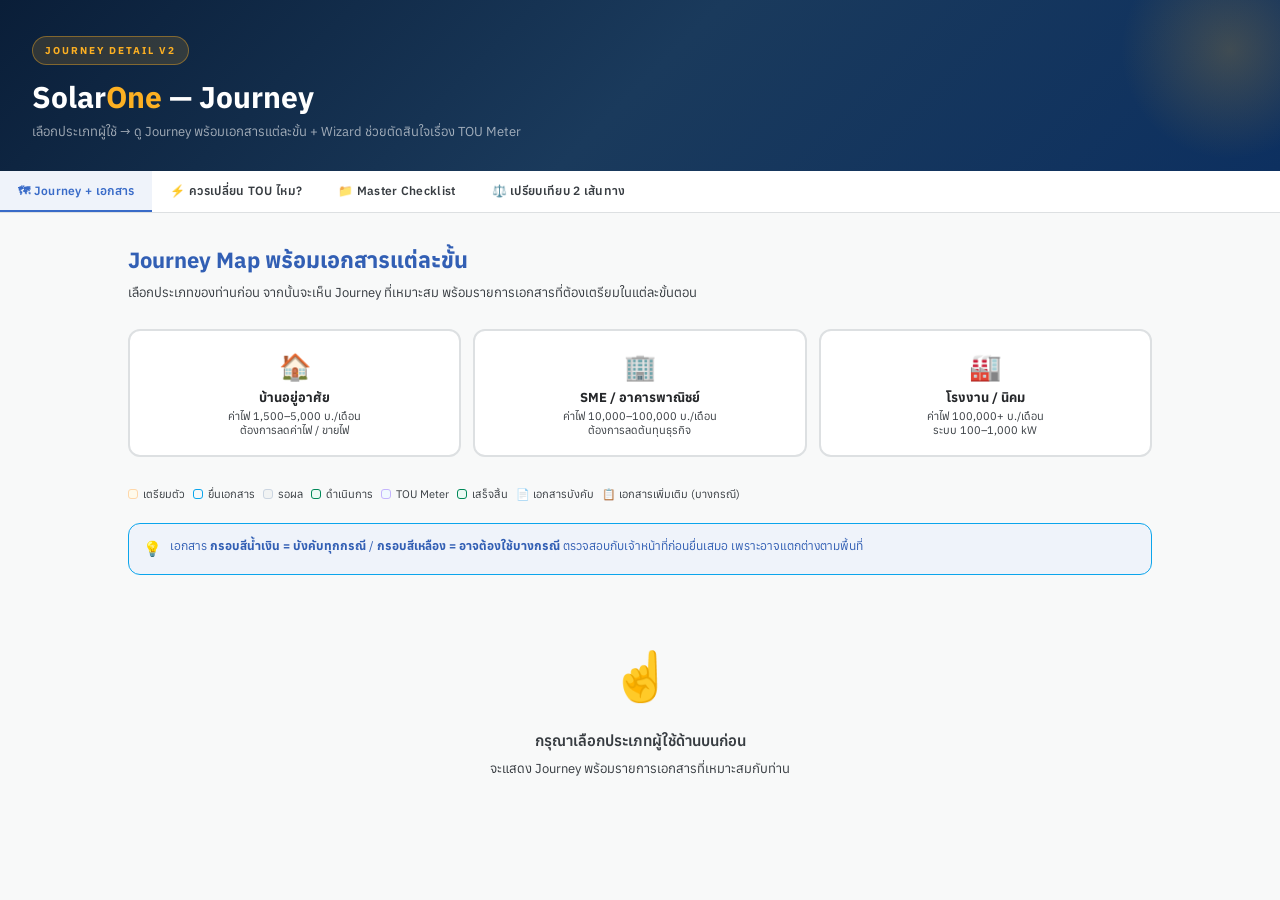
==== commit ec97fcf4: "feat: apply new design system tokens and typography" ====
--- a/index.html
+++ b/index.html
@@ -4,162 +4,7 @@
 <meta charset="UTF-8">
 <meta name="viewport" content="width=device-width, initial-scale=1.0">
 <title>SolarOne — Journey + Document Checklist</title>
-<style>
-@import url('https://fonts.googleapis.com/css2?family=IBM+Plex+Sans+Thai:wght@300;400;500;600;700&family=Space+Grotesk:wght@400;500;600;700&display=swap');
-
-:root {
-  --sun:#F5A623; --sun-d:#92400E; --sun-l:#FEF9EC;
-  --sky:#1A3A5C; --sky-m:#2563A8; --sky-l:#EBF4FF;
-  --green:#16A34A; --green-d:#14532D; --green-l:#DCFCE7;
-  --coral:#DC4444; --coral-l:#FEE2E2;
-  --purple:#7C3AED; --purple-l:#EDE9FE;
-  --slate:#475569; --slate-l:#F1F5F9;
-  --border:#E2E8F0; --text:#1E293B; --text2:#475569; --text3:#94A3B8;
-  --bg:#F8FAFC; --white:#fff;
-  --r:10px; --rl:18px;
-  --sh:0 1px 3px rgba(0,0,0,.07),0 4px 14px rgba(0,0,0,.04);
-}
-*{margin:0;padding:0;box-sizing:border-box}
-body{font-family:'IBM Plex Sans Thai',sans-serif;background:var(--bg);color:var(--text);font-size:14px;line-height:1.7}
-
-/* HEADER */
-.hdr{background:linear-gradient(135deg,#0a1e38,#1a3a5c,#0d3060);padding:36px 32px 28px;position:relative;overflow:hidden}
-.hdr::before{content:'';position:absolute;top:-60px;right:-60px;width:220px;height:220px;background:radial-gradient(circle,rgba(245,166,35,.2) 0%,transparent 70%);border-radius:50%}
-.hdr-badge{display:inline-block;background:rgba(245,166,35,.15);border:1px solid rgba(245,166,35,.4);color:#F5A623;font-size:10px;font-weight:700;letter-spacing:2px;text-transform:uppercase;padding:5px 12px;border-radius:20px;margin-bottom:14px}
-.hdr h1{font-family:'Space Grotesk',sans-serif;font-size:30px;font-weight:700;color:#fff;line-height:1.2;margin-bottom:6px}
-.hdr h1 span{color:#F5A623}
-.hdr-sub{color:rgba(255,255,255,.6);font-size:13px;max-width:520px}
-
-/* TOPNAV */
-.topnav{display:flex;gap:0;background:var(--white);border-bottom:1px solid var(--border);overflow-x:auto;position:sticky;top:0;z-index:200;scrollbar-width:none}
-.topnav::-webkit-scrollbar{display:none}
-.tnb{padding:12px 18px;border:none;background:none;font-family:inherit;font-size:12px;font-weight:600;color:var(--text2);cursor:pointer;white-space:nowrap;border-bottom:2px solid transparent;transition:.2s;letter-spacing:.3px}
-.tnb:hover{color:var(--sky-m);background:var(--sky-l)}
-.tnb.on{color:var(--sky-m);border-bottom-color:var(--sky-m);background:var(--sky-l)}
-
-/* LAYOUT */
-.wrap{max-width:1080px;margin:0 auto;padding:28px 28px 60px}
-.sec{display:none}
-.sec.on{display:block}
-
-/* TYPOGRAPHY */
-.sec-title{font-family:'Space Grotesk',sans-serif;font-size:22px;font-weight:700;color:var(--sky);margin-bottom:4px}
-.sec-sub{color:var(--text2);font-size:13px;margin-bottom:24px}
-
-/* CARDS */
-.card{background:var(--white);border:1px solid var(--border);border-radius:var(--rl);padding:22px;box-shadow:var(--sh);margin-bottom:14px}
-
-/* PROFILE SELECTOR */
-.prof-row{display:grid;grid-template-columns:repeat(3,1fr);gap:12px;margin-bottom:28px}
-.prof-btn{border:2px solid var(--border);border-radius:var(--rl);padding:18px 14px;text-align:center;cursor:pointer;background:var(--white);transition:.2s;font-family:inherit}
-.prof-btn:hover{border-color:var(--sky-m);background:var(--sky-l)}
-.prof-btn.sel-house{border-color:var(--sun);background:var(--sun-l)}
-.prof-btn.sel-biz{border-color:var(--sky-m);background:var(--sky-l)}
-.prof-btn.sel-factory{border-color:var(--green);background:var(--green-l)}
-.prof-emoji{font-size:26px;margin-bottom:6px}
-.prof-name{font-weight:700;font-size:13px;color:var(--text)}
-.prof-desc{font-size:11px;color:var(--text2);margin-top:3px}
-
-/* JOURNEY BODY */
-.jbody{display:none}
-.jbody.vis{display:block}
-
-/* STEP BLOCK */
-.step-block{position:relative;padding-left:52px;padding-bottom:8px;margin-bottom:6px}
-.step-block::before{content:'';position:absolute;left:19px;top:42px;bottom:-6px;width:2px;background:var(--border)}
-.step-block:last-child::before{display:none}
-.step-circle{position:absolute;left:0;top:4px;width:40px;height:40px;border-radius:50%;display:flex;align-items:center;justify-content:center;font-size:17px;border:2px solid var(--white);box-shadow:0 0 0 2px var(--border);z-index:1}
-.step-circle.s-prep{background:#FFF7ED}
-.step-circle.s-doc{background:#EFF6FF}
-.step-circle.s-wait{background:#F1F5F9}
-.step-circle.s-action{background:#DCFCE7}
-.step-circle.s-warn{background:#FEE2E2}
-.step-circle.s-tou{background:var(--purple-l)}
-.step-circle.s-done{background:var(--green-l)}
-
-.step-inner{background:var(--white);border:1px solid var(--border);border-radius:var(--rl);padding:16px 18px;box-shadow:var(--sh)}
-.step-header{display:flex;align-items:center;gap:10px;margin-bottom:10px;flex-wrap:wrap}
-.step-num{font-family:'Space Grotesk',sans-serif;font-size:11px;font-weight:700;color:var(--text3)}
-.step-name{font-weight:700;font-size:14px;color:var(--text);flex:1}
-.pill{font-size:10px;font-weight:700;padding:3px 10px;border-radius:20px;white-space:nowrap}
-.pill-time{background:var(--sun-l);color:var(--sun-d)}
-.pill-cost{background:var(--coral-l);color:var(--coral)}
-.pill-free{background:var(--green-l);color:var(--green-d)}
-.pill-info{background:var(--sky-l);color:var(--sky-m)}
-.pill-warn{background:#FEF9C3;color:#713F12}
-
-.step-desc{font-size:13px;color:var(--text2);margin-bottom:12px;line-height:1.6}
-
-/* DOC CHECKLIST */
-.doc-title{font-size:11px;font-weight:700;text-transform:uppercase;letter-spacing:.8px;color:var(--text3);margin-bottom:8px;margin-top:4px}
-.doc-grid{display:grid;grid-template-columns:repeat(2,1fr);gap:6px}
-.doc-item{display:flex;align-items:flex-start;gap:8px;font-size:12px;color:var(--text);background:var(--slate-l);border-radius:8px;padding:8px 10px;border:1px solid var(--border)}
-.doc-item.must{background:#EFF6FF;border-color:#BFDBFE}
-.doc-item.maybe{background:#FFFBEB;border-color:#FDE68A}
-.doc-icon{flex-shrink:0;font-size:13px;margin-top:1px}
-.doc-label{flex:1;line-height:1.4}
-.doc-label strong{display:block;font-weight:600;font-size:12px}
-.doc-label span{font-size:11px;color:var(--text2)}
-
-/* NOTES */
-.note-box{border-radius:var(--r);padding:12px 14px;font-size:12px;margin-top:10px;display:flex;align-items:flex-start;gap:8px}
-.note-box.warn{background:#FFFBEB;border:1px solid #FDE68A;color:#78350F}
-.note-box.info{background:var(--sky-l);border:1px solid #BFDBFE;color:var(--sky)}
-.note-box.ok{background:var(--green-l);border:1px solid #86EFAC;color:var(--green-d)}
-.note-box .ni{font-size:15px;flex-shrink:0}
-
-/* TOU WIZARD */
-.wizard{background:var(--white);border:2px solid var(--purple);border-radius:var(--rl);overflow:hidden;margin:20px 0}
-.wizard-hdr{background:var(--purple);padding:16px 20px;color:#fff}
-.wizard-hdr h3{font-family:'Space Grotesk',sans-serif;font-size:16px;font-weight:700;margin-bottom:2px}
-.wizard-hdr p{font-size:12px;opacity:.8}
-.wizard-body{padding:20px}
-.wiz-step{display:none}
-.wiz-step.wvis{display:block}
-.wiz-q{font-weight:700;font-size:15px;color:var(--text);margin-bottom:16px;line-height:1.5}
-.wiz-opts{display:grid;grid-template-columns:1fr 1fr;gap:10px;margin-bottom:16px}
-.wiz-opt{border:1.5px solid var(--border);border-radius:var(--r);padding:14px 16px;cursor:pointer;font-family:inherit;background:var(--white);text-align:left;transition:.2s}
-.wiz-opt:hover{border-color:var(--purple);background:var(--purple-l)}
-.wiz-opt.chosen{border-color:var(--purple);background:var(--purple-l)}
-.wiz-opt .wo-title{font-weight:600;font-size:13px;margin-bottom:3px;color:var(--text)}
-.wiz-opt .wo-sub{font-size:11px;color:var(--text2)}
-.wiz-result{border-radius:var(--r);padding:16px;font-size:13px}
-.wiz-result.r-yes{background:var(--green-l);border:1px solid #86EFAC;color:var(--green-d)}
-.wiz-result.r-no{background:var(--coral-l);border:1px solid #FCA5A5;color:#7F1D1D}
-.wiz-result.r-maybe{background:var(--sun-l);border:1px solid #FCD34D;color:var(--sun-d)}
-.wiz-result h4{font-size:15px;font-weight:700;margin-bottom:8px}
-.wiz-result ul{padding-left:16px}
-.wiz-result li{margin-bottom:4px;font-size:12px}
-.wiz-nav{display:flex;gap:8px;justify-content:flex-end;margin-top:12px}
-.wiz-btn{padding:8px 18px;border-radius:20px;border:none;font-family:inherit;font-size:12px;font-weight:700;cursor:pointer;transition:.2s}
-.wiz-btn.back{background:var(--slate-l);color:var(--text2)}
-.wiz-btn.next{background:var(--purple);color:#fff}
-.wiz-btn.reset{background:var(--sky-l);color:var(--sky-m)}
-.wiz-progress{display:flex;gap:4px;margin-bottom:16px}
-.wiz-dot{width:8px;height:8px;border-radius:50%;background:var(--border);transition:.3s}
-.wiz-dot.active{background:var(--purple)}
-.wiz-dot.done-dot{background:var(--purple);opacity:.4}
-
-/* LEGEND */
-.legend{display:flex;flex-wrap:wrap;gap:8px;margin-bottom:20px}
-.leg-item{display:flex;align-items:center;gap:5px;font-size:11px;color:var(--text2)}
-.leg-dot{width:10px;height:10px;border-radius:3px}
-
-/* COMPARE TABLE */
-.ctable{width:100%;border-collapse:collapse;background:var(--white);border-radius:var(--rl);overflow:hidden;box-shadow:var(--sh);margin-bottom:20px}
-.ctable th{padding:12px 14px;font-size:11px;font-weight:700;text-transform:uppercase;letter-spacing:.5px;background:var(--sky);color:#fff;text-align:left}
-.ctable td{padding:10px 14px;font-size:12px;border-bottom:1px solid var(--border);vertical-align:top}
-.ctable tr:last-child td{border-bottom:none}
-.ctable tr:nth-child(even) td{background:var(--slate-l)}
-
-@media(max-width:640px){
-  .prof-row{grid-template-columns:1fr}
-  .doc-grid{grid-template-columns:1fr}
-  .wiz-opts{grid-template-columns:1fr}
-  .wrap{padding:16px 14px 50px}
-  .hdr{padding:24px 16px 20px}
-}
-</style>
+<link rel="stylesheet" href="css/index.css">
 </head>
 <body>
 
@@ -208,12 +53,12 @@
 
   <!-- LEGEND -->
   <div class="legend">
-    <div class="leg-item"><div class="leg-dot" style="background:#FFF7ED;border:1px solid #FED7AA"></div> เตรียมตัว</div>
-    <div class="leg-item"><div class="leg-dot" style="background:#EFF6FF;border:1px solid #BFDBFE"></div> ยื่นเอกสาร</div>
-    <div class="leg-item"><div class="leg-dot" style="background:#F1F5F9;border:1px solid #CBD5E1"></div> รอผล</div>
-    <div class="leg-item"><div class="leg-dot" style="background:#DCFCE7;border:1px solid #86EFAC"></div> ดำเนินการ</div>
-    <div class="leg-item"><div class="leg-dot" style="background:var(--purple-l);border:1px solid #C4B5FD"></div> TOU Meter</div>
-    <div class="leg-item"><div class="leg-dot" style="background:var(--green-l);border:1px solid #86EFAC"></div> เสร็จสิ้น</div>
+    <div class="leg-item"><div class="leg-dot" style="background:var(--background-warning-light);border:1px solid #FED7AA"></div> เตรียมตัว</div>
+    <div class="leg-item"><div class="leg-dot" style="background:var(--background-info-light);border:1px solid var(--info-50)"></div> ยื่นเอกสาร</div>
+    <div class="leg-item"><div class="leg-dot" style="background:var(--neutral-96);border:1px solid #CBD5E1"></div> รอผล</div>
+    <div class="leg-item"><div class="leg-dot" style="background:var(--background-primary-lighter);border:1px solid var(--primary-30-base)"></div> ดำเนินการ</div>
+    <div class="leg-item"><div class="leg-dot" style="background:var(--info-95);border:1px solid #C4B5FD"></div> TOU Meter</div>
+    <div class="leg-item"><div class="leg-dot" style="background:var(--background-primary-lighter);border:1px solid var(--primary-30-base)"></div> เสร็จสิ้น</div>
     <div class="leg-item">📄 เอกสารบังคับ</div>
     <div class="leg-item">📋 เอกสารเพิ่มเติม (บางกรณี)</div>
   </div>
@@ -225,9 +70,9 @@
 
   <!-- HOUSE JOURNEY -->
   <div id="jbody-house" class="jbody">
-    <div class="card" style="border-left:4px solid var(--sun);margin-bottom:20px">
-      <strong style="color:var(--sun-d)">🏠 Profile: บ้านอยู่อาศัย</strong><br>
-      <span style="font-size:12px;color:var(--text2)">ผู้ใช้ไฟประเภทที่ 1 · ชื่อในสัญญา กฟ. ต้องตรงกับเจ้าของบ้าน · ระบบไม่เกิน 10 kWp (ขายไฟได้) หรือไม่เกิน 50 kWp (ใช้เอง)</span>
+    <div class="card" style="border-left:4px solid var(--warning-60);margin-bottom:20px">
+      <strong style="color:var(--warning-20)">🏠 Profile: บ้านอยู่อาศัย</strong><br>
+      <span style="font-size:12px;color:var(--foreground-neutral-light)">ผู้ใช้ไฟประเภทที่ 1 · ชื่อในสัญญา กฟ. ต้องตรงกับเจ้าของบ้าน · ระบบไม่เกิน 10 kWp (ขายไฟได้) หรือไม่เกิน 50 kWp (ใช้เอง)</span>
     </div>
 
     <!-- STEP 0 -->
@@ -557,9 +402,9 @@
 
   <!-- BIZ JOURNEY -->
   <div id="jbody-biz" class="jbody">
-    <div class="card" style="border-left:4px solid var(--sky-m);margin-bottom:20px">
-      <strong style="color:var(--sky)">🏢 Profile: SME / อาคารพาณิชย์</strong><br>
-      <span style="font-size:12px;color:var(--text2)">ผู้ใช้ไฟประเภทที่ 2–4 · นิติบุคคลหรือบุคคลธรรมดา · ระบบ 10–250 kWp · อาจเช่าอาคาร (ต้องได้ Landlord อนุมัติ)</span>
+    <div class="card" style="border-left:4px solid var(--secondary-50);margin-bottom:20px">
+      <strong style="color:var(--secondary-40-main)">🏢 Profile: SME / อาคารพาณิชย์</strong><br>
+      <span style="font-size:12px;color:var(--foreground-neutral-light)">ผู้ใช้ไฟประเภทที่ 2–4 · นิติบุคคลหรือบุคคลธรรมดา · ระบบ 10–250 kWp · อาจเช่าอาคาร (ต้องได้ Landlord อนุมัติ)</span>
     </div>
 
     <div class="step-block">
@@ -733,9 +578,9 @@
 
   <!-- FACTORY JOURNEY -->
   <div id="jbody-factory" class="jbody">
-    <div class="card" style="border-left:4px solid var(--green);margin-bottom:20px">
-      <strong style="color:var(--green-d)">🏭 Profile: โรงงาน / นิคมอุตสาหกรรม</strong><br>
-      <span style="font-size:12px;color:var(--text2)">ผู้ใช้ไฟประเภทที่ 3–4 (แรงสูง) · ระบบ 100 kW – 1 MW · มีหน่วยงานเพิ่มเติม: กรมโรงงาน / กนอ. / พพ.</span>
+    <div class="card" style="border-left:4px solid var(--primary-30-base);margin-bottom:20px">
+      <strong style="color:var(--primary-20)">🏭 Profile: โรงงาน / นิคมอุตสาหกรรม</strong><br>
+      <span style="font-size:12px;color:var(--foreground-neutral-light)">ผู้ใช้ไฟประเภทที่ 3–4 (แรงสูง) · ระบบ 100 kW – 1 MW · มีหน่วยงานเพิ่มเติม: กรมโรงงาน / กนอ. / พพ.</span>
     </div>
 
     <div class="step-block">
@@ -895,7 +740,7 @@
     </div>
   </div><!-- end factory -->
 
-  <div id="no-profile" style="text-align:center;padding:40px 20px;color:var(--text2)">
+  <div id="no-profile" style="text-align:center;padding:40px 20px;color:var(--foreground-neutral-light)">
     <div style="font-size:48px;margin-bottom:12px">☝️</div>
     <div style="font-size:15px;font-weight:600">กรุณาเลือกประเภทผู้ใช้ด้านบนก่อน</div>
     <div style="font-size:13px;margin-top:4px">จะแสดง Journey พร้อมรายการเอกสารที่เหมาะสมกับท่าน</div>
@@ -1017,7 +862,7 @@
 
   <!-- TOU INFO -->
   <div class="card">
-    <div style="font-weight:700;font-size:15px;color:var(--sky);margin-bottom:14px">📊 เปรียบเทียบอัตราค่าไฟ (ปี 2568)</div>
+    <div style="font-weight:700;font-size:15px;color:var(--secondary-40-main);margin-bottom:14px">📊 เปรียบเทียบอัตราค่าไฟ (ปี 2568)</div>
     <table class="ctable">
       <tr>
         <th>ช่วงเวลา</th>
@@ -1028,23 +873,23 @@
       <tr>
         <td>🔴 On-Peak (จ–ศ 09:00–22:00)</td>
         <td style="color:#C2410C;font-weight:700">5.7982</td>
-        <td style="color:var(--text2)">~4.00–4.80*</td>
-        <td style="color:var(--coral)">แพงกว่า</td>
+        <td style="color:var(--foreground-neutral-light)">~4.00–4.80*</td>
+        <td style="color:var(--danger-40)">แพงกว่า</td>
       </tr>
       <tr>
         <td>🔵 Off-Peak (จ–ศ 22:00–09:00)</td>
         <td style="color:#1D4ED8;font-weight:700">2.6369</td>
-        <td style="color:var(--text2)">~4.00–4.80*</td>
-        <td style="color:var(--green)">ถูกกว่า ~40%</td>
+        <td style="color:var(--foreground-neutral-light)">~4.00–4.80*</td>
+        <td style="color:var(--primary-30-base)">ถูกกว่า ~40%</td>
       </tr>
       <tr>
         <td>🟢 Off-Peak (เสาร์–อาทิตย์ + วันหยุด ทั้งวัน)</td>
         <td style="color:#1D4ED8;font-weight:700">2.6369</td>
-        <td style="color:var(--text2)">~4.00–4.80*</td>
-        <td style="color:var(--green)">ถูกกว่า ~40%</td>
+        <td style="color:var(--foreground-neutral-light)">~4.00–4.80*</td>
+        <td style="color:var(--primary-30-base)">ถูกกว่า ~40%</td>
       </tr>
       <tr>
-        <td colspan="4" style="font-size:11px;color:var(--text3)">*อัตราปกติขึ้นกับหน่วยที่ใช้ (อัตราก้าวหน้า) · ยังไม่รวม Ft และค่าบริการรายเดือน (TOU=38.22 บ. vs ปกติ=8.19 บ.)</td>
+        <td colspan="4" style="font-size:11px;color:var(--foreground-neutral-lighter)">*อัตราปกติขึ้นกับหน่วยที่ใช้ (อัตราก้าวหน้า) · ยังไม่รวม Ft และค่าบริการรายเดือน (TOU=38.22 บ. vs ปกติ=8.19 บ.)</td>
       </tr>
     </table>
     <div class="note-box info" style="margin-top:8px">
@@ -1062,7 +907,7 @@
   <p class="sec-sub">รวมทุกเอกสารที่อาจต้องใช้ในกระบวนการ แยกตามหน่วยงาน</p>
 
   <div class="card">
-    <div style="font-weight:700;font-size:14px;color:var(--sky);margin-bottom:12px;border-bottom:1px solid var(--border);padding-bottom:8px">🏛 หมวด 1: เอกสารส่วนตัว / นิติบุคคล (ทุกกรณีบังคับ)</div>
+    <div style="font-weight:700;font-size:14px;color:var(--secondary-40-main);margin-bottom:12px;border-bottom:1px solid var(--stroke-neutral-default);padding-bottom:8px">🏛 หมวด 1: เอกสารส่วนตัว / นิติบุคคล (ทุกกรณีบังคับ)</div>
     <div class="doc-grid">
       <div class="doc-item must"><span class="doc-icon">🪪</span><div class="doc-label"><strong>บัตรประชาชน (ตัวจริง + สำเนา)</strong><span>เซ็นรับรองทุกหน้า · ชื่อต้องตรงสัญญา กฟ.</span></div></div>
       <div class="doc-item must"><span class="doc-icon">📑</span><div class="doc-label"><strong>บิลค่าไฟฟ้าล่าสุด</strong><span>ไม่เกิน 3 เดือน · แสดงเลข CA และชื่อผู้ใช้ไฟ</span></div></div>
@@ -1072,7 +917,7 @@
   </div>
 
   <div class="card">
-    <div style="font-weight:700;font-size:14px;color:var(--sky);margin-bottom:12px;border-bottom:1px solid var(--border);padding-bottom:8px">⚡ หมวด 2: เอกสารวิศวกรรมไฟฟ้า (ต้องมีวิศวกรเซ็น)</div>
+    <div style="font-weight:700;font-size:14px;color:var(--secondary-40-main);margin-bottom:12px;border-bottom:1px solid var(--stroke-neutral-default);padding-bottom:8px">⚡ หมวด 2: เอกสารวิศวกรรมไฟฟ้า (ต้องมีวิศวกรเซ็น)</div>
     <div class="doc-grid">
       <div class="doc-item must"><span class="doc-icon">📐</span><div class="doc-label"><strong>Single Line Diagram (SLD)</strong><span>วิศวกรไฟฟ้า ระดับสามัญ/วุฒิ เซ็น + ตรา + สำเนาใบ กว.</span></div></div>
       <div class="doc-item must"><span class="doc-icon">📋</span><div class="doc-label"><strong>Spec Sheet แผงโซลาร์</strong><span>Brand/Model/Watt + แผ่นรับรองมาตรฐาน IEC/TUV</span></div></div>
@@ -1084,7 +929,7 @@
   </div>
 
   <div class="card">
-    <div style="font-weight:700;font-size:14px;color:var(--sky);margin-bottom:12px;border-bottom:1px solid var(--border);padding-bottom:8px">🏗 หมวด 3: เอกสารสถาปัตยกรรม/โครงสร้าง (สำหรับ อบต./เทศบาล)</div>
+    <div style="font-weight:700;font-size:14px;color:var(--secondary-40-main);margin-bottom:12px;border-bottom:1px solid var(--stroke-neutral-default);padding-bottom:8px">🏗 หมวด 3: เอกสารสถาปัตยกรรม/โครงสร้าง (สำหรับ อบต./เทศบาล)</div>
     <div class="doc-grid">
       <div class="doc-item must"><span class="doc-icon">📋</span><div class="doc-label"><strong>แบบคำขอ ข.1</strong><span>แบบฟอร์มขออนุญาตก่อสร้าง/ดัดแปลงอาคาร</span></div></div>
       <div class="doc-item must"><span class="doc-icon">📐</span><div class="doc-label"><strong>แบบแปลนหลังคา + โครงสร้างรองรับ</strong><span>ระบุตำแหน่งแผง Mounting น้ำหนักรวม</span></div></div>
@@ -1096,7 +941,7 @@
   </div>
 
   <div class="card">
-    <div style="font-weight:700;font-size:14px;color:var(--sky);margin-bottom:12px;border-bottom:1px solid var(--border);padding-bottom:8px">💰 หมวด 4: เอกสารการเงิน + สัญญา</div>
+    <div style="font-weight:700;font-size:14px;color:var(--secondary-40-main);margin-bottom:12px;border-bottom:1px solid var(--stroke-neutral-default);padding-bottom:8px">💰 หมวด 4: เอกสารการเงิน + สัญญา</div>
     <div class="doc-grid">
       <div class="doc-item must"><span class="doc-icon">🏦</span><div class="doc-label"><strong>แบบหักบัญชีเงินฝากอัตโนมัติ</strong><span>สำหรับรับเงินค่าขายไฟ · ต้องเป็นบัญชีของเจ้าของสัญญา กฟ.</span></div></div>
       <div class="doc-item must"><span class="doc-icon">📧</span><div class="doc-label"><strong>หนังสือแจ้งอีเมลรับใบแจ้งหนี้</strong><span>ระบุ email ที่ต้องการรับบิลค่าไฟฟ้า</span></div></div>
@@ -1108,7 +953,7 @@
   </div>
 
   <div class="card">
-    <div style="font-weight:700;font-size:14px;color:var(--sky);margin-bottom:12px;border-bottom:1px solid var(--border);padding-bottom:8px">📸 หมวด 5: รูปถ่าย (สำคัญมาก — กฟ. บังคับ)</div>
+    <div style="font-weight:700;font-size:14px;color:var(--secondary-40-main);margin-bottom:12px;border-bottom:1px solid var(--stroke-neutral-default);padding-bottom:8px">📸 หมวด 5: รูปถ่าย (สำคัญมาก — กฟ. บังคับ)</div>
     <div class="doc-grid">
       <div class="doc-item must"><span class="doc-icon">📸</span><div class="doc-label"><strong>รูปหน้าบ้าน + เลขที่บ้านชัดเจน</strong><span>ถ่ายไม่เกิน 1 เดือน</span></div></div>
       <div class="doc-item must"><span class="doc-icon">🏠</span><div class="doc-label"><strong>รูปหลังคาจากมุมสูง (ก่อนติดตั้ง)</strong><span>เห็นพื้นที่ทั้งหมด ทิศทาง สิ่งบดบัง</span></div></div>
@@ -1154,164 +999,6 @@
 
 </div><!-- end wrap -->
 
-<script>
-// === SECTION NAV ===
-function showSec(id) {
-  document.querySelectorAll('.sec').forEach(s=>s.classList.remove('on'));
-  document.querySelectorAll('.tnb').forEach(b=>b.classList.remove('on'));
-  document.getElementById(id).classList.add('on');
-  event.currentTarget.classList.add('on');
-}
-
-// === PROFILE SELECTOR ===
-let currentProfile = null;
-function selectProfile(p) {
-  currentProfile = p;
-  ['house','biz','factory'].forEach(k=>{
-    document.getElementById('btn-'+k).className='prof-btn';
-    const jb = document.getElementById('jbody-'+k);
-    if(jb) jb.classList.remove('vis');
-  });
-  const btn = document.getElementById('btn-'+p);
-  btn.classList.add('sel-'+p);
-  const jb = document.getElementById('jbody-'+p);
-  if(jb) { jb.classList.add('vis'); }
-  document.getElementById('no-profile').style.display='none';
-}
-
-// === TOU WIZARD ===
-let wizAnswers = {};
-let wizStep = 0;
-
-function wiz(q, val) {
-  wizAnswers[q] = val;
-  document.querySelectorAll('.wiz-opt').forEach(o=>o.classList.remove('chosen'));
-  event.currentTarget.classList.add('chosen');
-  setTimeout(()=>{
-    if(q < 3) {
-      showWizStep(q+1);
-    } else {
-      showWizResult();
-    }
-  }, 300);
-}
-
-function showWizStep(n) {
-  wizStep = n;
-  document.querySelectorAll('.wiz-step').forEach(s=>s.classList.remove('wvis'));
-  document.getElementById('wq'+n).classList.add('wvis');
-  // Update progress dots
-  for(let i=0;i<=4;i++){
-    const d=document.getElementById('wd'+i);
-    if(d){d.className='wiz-dot'+(i<n?' done-dot':i===n?' active':'');}
-  }
-}
-
-function wizBack(current) {
-  showWizStep(current-1);
-}
-
-function showWizResult() {
-  showWizStep(4);
-  const a = wizAnswers;
-  let html = '';
-
-  // Factory/EV → almost always yes
-  if(a[0]==='factory') {
-    html = `<div class="wiz-result r-yes"><h4>✅ แนะนำอย่างยิ่ง: เปลี่ยน TOU Meter</h4>
-    <p>โรงงานใช้ไฟหนักช่วง On-Peak ซึ่ง Solar ผลิตได้พอดี ประหยัดได้มากที่สุด</p>
-    <ul><li>On-Peak แพง 5.80 บ./หน่วย — Solar ผลิตทดแทนได้ 100%</li>
-    <li>ย้าย Load หนักไป Off-Peak (2.64 บ./หน่วย) ประหยัดอีก 40%</li>
-    <li>คืนทุนค่ามิเตอร์ภายใน 1–2 เดือน</li>
-    <li>ESG Reporting ได้ข้อมูลแยก Peak/Off-Peak ชัดเจน</li></ul>
-    </div>`;
-  } else if(a[0]==='ev') {
-    html = `<div class="wiz-result r-yes"><h4>✅ แนะนำมาก: เปลี่ยน TOU Meter</h4>
-    <p>ผู้ใช้รถ EV ได้ประโยชน์สูงสุดจาก TOU</p>
-    <ul><li>ชาร์จ EV กลางคืน Off-Peak ราคา 2.64 บ./หน่วย (ถูกกว่า 50%)</li>
-    <li>Solar ผลิตกลางวัน On-Peak ลดค่าไฟบ้าน</li>
-    <li>ประหยัดค่าชาร์จ EV ได้ 3,000–8,000 บาท/ปี</li>
-    <li>ค่าบริการเดือนละ +30 บาท คืนทุนภายใน 1 เดือน</li></ul>
-    </div>`;
-  } else if(a[0]==='biz') {
-    html = `<div class="wiz-result r-yes"><h4>✅ แนะนำ: เปลี่ยน TOU Meter</h4>
-    <p>SME ที่ใช้ไฟกลางวัน + มี Solar ได้ประโยชน์ชัดเจน</p>
-    <ul><li>Solar ผลิตช่วง On-Peak (5.80 บ./หน่วย) ทดแทนได้</li>
-    <li>ย้าย Load ที่ยืดหยุ่นได้ (ซักผ้า บด แช่แข็ง) ไป Off-Peak</li>
-    <li>ประหยัดรวมกับ Solar 40–70% ของค่าไฟกลางวัน</li></ul>
-    </div>`;
-  } else {
-    // House — depends on usage + solar + flexibility
-    if(a[2]==='yes-solar') {
-      if(a[1]==='night' || a[1]==='weekend') {
-        html = `<div class="wiz-result r-yes"><h4>✅ แนะนำ: เปลี่ยน TOU Meter</h4>
-        <p>คุณใช้ไฟมากกลางคืน + มี Solar ที่ผลิตกลางวัน — นี่คือ combination ที่ดีที่สุดสำหรับ TOU</p>
-        <ul><li>Solar ขายไฟช่วง On-Peak ได้ราคาดี</li>
-        <li>ใช้ไฟของตัวเองกลางคืน Off-Peak ราคาถูก</li>
-        <li>ประหยัดจากทั้ง 2 ทาง</li></ul>
-        </div>`;
-      } else if(a[3]==='flex') {
-        html = `<div class="wiz-result r-yes"><h4>✅ แนะนำ: เปลี่ยน TOU Meter</h4>
-        <p>มี Solar + ปรับพฤติกรรมได้ = ได้ประโยชน์เต็มๆ</p>
-        <ul><li>ใช้ Solar ช่วงกลางวัน (ฟรี / ถูก)</li>
-        <li>ย้ายซักผ้า/อบผ้า/ชาร์จ EV ไปกลางคืน Off-Peak</li>
-        <li>ประหยัดได้ 30–50% เพิ่มจากที่มี Solar อยู่แล้ว</li></ul>
-        </div>`;
-      } else if(a[3]==='some') {
-        html = `<div class="wiz-result r-maybe"><h4>🔶 อาจคุ้ม: ลองคำนวณก่อน</h4>
-        <p>มี Solar แต่ปรับพฤติกรรมได้บางส่วน — คุ้มหรือไม่ขึ้นกับสัดส่วน</p>
-        <ul><li>ถ้าใช้ Off-Peak &gt;50% ของทั้งหมด → คุ้มค่า</li>
-        <li>ดูบิลค่าไฟ 3 เดือน ดูว่า pattern กลางวัน vs กลางคืนเป็นอย่างไร</li>
-        <li>SolarOne จะช่วยคำนวณให้ฟรีก่อนตัดสินใจ</li></ul>
-        </div>`;
-      } else {
-        html = `<div class="wiz-result r-maybe"><h4>🔶 ไม่จำเป็นต้องเปลี่ยนตอนนี้</h4>
-        <p>มี Solar แต่ไม่สามารถปรับพฤติกรรมได้ — TOU อาจไม่ช่วยมาก</p>
-        <ul><li>ยังประหยัดได้จาก Solar ที่ผลิตกลางวัน</li>
-        <li>แต่ถ้าใช้ไฟกลางวันมาก ค่า On-Peak สูงอาจหักล้างผลดีของ Solar</li>
-        <li>แนะนำให้ปรึกษา SolarOne คำนวณก่อนตัดสินใจ</li>
-        <li>เปลี่ยนใจภายหลังได้ (รอครบ 1 ปีก่อน)</li></ul>
-        </div>`;
-      }
-    } else {
-      // No solar
-      if(a[1]==='night' && a[3]==='flex') {
-        html = `<div class="wiz-result r-yes"><h4>✅ คุ้มค่า: เปลี่ยน TOU Meter</h4>
-        <p>ไม่มี Solar แต่ใช้ไฟกลางคืนเป็นหลัก + ปรับได้ = คุ้มค่า</p>
-        <ul><li>ย้ายกิจกรรมทั้งหมดไป Off-Peak 22:00–09:00 น.</li>
-        <li>Off-Peak 2.64 บ./หน่วย vs ปกติ ~4.80 บ./หน่วย (ถูกกว่า 45%)</li>
-        <li>ค่าบริการ +30 บ./เดือน คืนทุนง่ายมาก</li></ul>
-        </div>`;
-      } else if(a[1]==='day' || a[3]==='rigid') {
-        html = `<div class="wiz-result r-no"><h4>❌ ยังไม่แนะนำ: ยังไม่ต้องเปลี่ยน TOU</h4>
-        <p>ใช้ไฟกลางวันมาก + ไม่มี Solar + ปรับพฤติกรรมไม่ได้ = อาจเสียมากกว่าได้</p>
-        <ul><li>On-Peak 5.80 บ./หน่วย แพงกว่าอัตราปกติมาก</li>
-        <li>ถ้าปรับพฤติกรรมไม่ได้ ค่าไฟอาจแพงขึ้น 20–40%</li>
-        <li>แนะนำให้ติด Solar ก่อน แล้วค่อยพิจารณา TOU</li></ul>
-        </div>`;
-      } else {
-        html = `<div class="wiz-result r-maybe"><h4>🔶 อาจคุ้ม: ขึ้นกับพฤติกรรม</h4>
-        <p>ไม่มี Solar แต่ปรับพฤติกรรมได้ — คำนวณก่อนตัดสินใจ</p>
-        <ul><li>ถ้าย้าย Load หนัก (ซักผ้า อบผ้า ฯลฯ) ไป Off-Peak ได้จริง → คุ้ม</li>
-        <li>วันเสาร์-อาทิตย์ใช้ Off-Peak ทั้งวัน ประหยัดมาก</li>
-        <li>ทดลองใช้ได้ 1 ปี แล้วค่อยประเมิน</li></ul>
-        </div>`;
-      }
-    }
-  }
-  document.getElementById('wiz-result-box').innerHTML = html;
-}
-
-function wizReset() {
-  wizAnswers = {};
-  wizStep = 0;
-  document.querySelectorAll('.wiz-step').forEach(s=>s.classList.remove('wvis'));
-  document.getElementById('wq0').classList.add('wvis');
-  for(let i=0;i<=4;i++){
-    const d=document.getElementById('wd'+i);
-    if(d)d.className='wiz-dot'+(i===0?' active':'');
-  }
-}
-</script>
+<script src="js/index.js"></script>
 </body>
 </html>
--- a/css/index.css
+++ b/css/index.css
@@ -0,0 +1,198 @@
+@import url('https://fonts.googleapis.com/css2?family=Anuphan:wght@100;200;300;400;500;600;700&display=swap');
+
+
+:root {
+  --primary-20: #006643;
+  --primary-30-base: #008858;
+  --background-primary-lighter: #ebfaf4;
+
+  --secondary-30: #274b8c;
+  --secondary-40-main: #325fb4;
+  --secondary-50: #396bc8;
+  --background-secondary-lighter: #eff3fa;
+
+  --warning-20: #93370d;
+  --warning-60: #fdb022;
+  --background-warning-light: #fffaeb;
+
+  --danger-40: #d92d20;
+  --background-negative-light: #fef3f2;
+
+  --info-50: #0ba5ec;
+  --info-95: #f0f9ff;
+
+  --neutral-60: #62676c;
+  --neutral-96: #f1f3f3;
+
+  --stroke-neutral-default: #dde0e2;
+  --foreground-neutral-default: #25272a;
+  --foreground-neutral-light: #373c41;
+  --foreground-neutral-lighter: #62676c;
+
+  --canvas-default: #f8f9f9;
+  --canvas-white: #ffffff;
+
+  --radius-md: 8px;
+  --radius-lg: 10px;
+  --radius-xl: 12px;
+  --radius-full: 1000px;
+
+  --shadow-custom: 0 4px 6px -1px rgba(62, 67, 76, 0.05);
+  
+  --spacing-xxs: 2px;
+  --spacing-xs: 4px;
+  --spacing-sm: 6px;
+  --spacing-md: 8px;
+  --spacing-lg: 12px;
+  --spacing-xl: 16px;
+  --spacing-2xl: 20px;
+  --spacing-3xl: 24px;
+  
+  --font-size-label-m: 12px;
+  --font-size-body-m: 14px;
+  --font-size-body-l: 16px;
+  --font-size-title-m: 16px;
+  --font-size-headline-s: 24px;
+  --font-size-display-s: 36px;
+}
+
+*{margin:0;padding:0;box-sizing:border-box}
+body{font-family:'Anuphan', sans-serif;background:var(--canvas-default);color:var(--foreground-neutral-default);font-size:14px;line-height:1.7}
+
+/* HEADER */
+.hdr{background:linear-gradient(135deg,#0a1e38,#1a3a5c,#0d3060);padding:36px 32px 28px;position:relative;overflow:hidden}
+.hdr::before{content:'';position:absolute;top:-60px;right:-60px;width:220px;height:220px;background:radial-gradient(circle,rgba(253,176,34,.2) 0%,transparent 70%);border-radius:50%}
+.hdr-badge{display:inline-block;background:rgba(253,176,34,.15);border:1px solid rgba(253,176,34,.4);color:var(--warning-60);font-size:10px;font-weight:700;letter-spacing:2px;text-transform:uppercase;padding:5px 12px;border-radius:20px;margin-bottom:14px}
+.hdr h1{font-family:'Anuphan', sans-serif;font-size:30px;font-weight:700;color:#fff;line-height:1.2;margin-bottom:6px}
+.hdr h1 span{color:var(--warning-60)}
+.hdr-sub{color:rgba(255,255,255,.6);font-size:13px;max-width:520px}
+
+/* TOPNAV */
+.topnav{display:flex;gap:0;background:var(--canvas-white);border-bottom:1px solid var(--stroke-neutral-default);overflow-x:auto;position:sticky;top:0;z-index:200;scrollbar-width:none}
+.topnav::-webkit-scrollbar{display:none}
+.tnb{padding:12px 18px;border:none;background:none;font-family:inherit;font-size:12px;font-weight:600;color:var(--foreground-neutral-light);cursor:pointer;white-space:nowrap;border-bottom:2px solid transparent;transition:.2s;letter-spacing:.3px}
+.tnb:hover{color:var(--secondary-50);background:var(--background-secondary-lighter)}
+.tnb.on{color:var(--secondary-50);border-bottom-color:var(--secondary-50);background:var(--background-secondary-lighter)}
+
+/* LAYOUT */
+.wrap{max-width:1080px;margin:0 auto;padding:28px 28px 60px}
+.sec{display:none}
+.sec.on{display:block}
+
+/* TYPOGRAPHY */
+.sec-title{font-family:'Anuphan', sans-serif;font-size:22px;font-weight:700;color:var(--secondary-40-main);margin-bottom:4px}
+.sec-sub{color:var(--foreground-neutral-light);font-size:13px;margin-bottom:24px}
+
+/* CARDS */
+.card{background:var(--canvas-white);border:1px solid var(--stroke-neutral-default);border-radius:var(--radius-xl);padding:22px;box-shadow:var(--shadow-custom);margin-bottom:14px}
+
+/* PROFILE SELECTOR */
+.prof-row{display:grid;grid-template-columns:repeat(3,1fr);gap:12px;margin-bottom:28px}
+.prof-btn{border:2px solid var(--stroke-neutral-default);border-radius:var(--radius-xl);padding:18px 14px;text-align:center;cursor:pointer;background:var(--canvas-white);transition:.2s;font-family:inherit}
+.prof-btn:hover{border-color:var(--secondary-50);background:var(--background-secondary-lighter)}
+.prof-btn.sel-house{border-color:var(--warning-60);background:var(--background-warning-light)}
+.prof-btn.sel-biz{border-color:var(--secondary-50);background:var(--background-secondary-lighter)}
+.prof-btn.sel-factory{border-color:var(--primary-30-base);background:var(--background-primary-lighter)}
+.prof-emoji{font-size:26px;margin-bottom:6px}
+.prof-name{font-weight:700;font-size:13px;color:var(--foreground-neutral-default)}
+.prof-desc{font-size:11px;color:var(--foreground-neutral-light);margin-top:3px}
+
+/* JOURNEY BODY */
+.jbody{display:none}
+.jbody.vis{display:block}
+
+/* STEP BLOCK */
+.step-block{position:relative;padding-left:52px;padding-bottom:8px;margin-bottom:6px}
+.step-block::before{content:'';position:absolute;left:19px;top:42px;bottom:-6px;width:2px;background:var(--stroke-neutral-default)}
+.step-block:last-child::before{display:none}
+.step-circle{position:absolute;left:0;top:4px;width:40px;height:40px;border-radius:50%;display:flex;align-items:center;justify-content:center;font-size:17px;border:2px solid var(--canvas-white);box-shadow:0 0 0 2px var(--stroke-neutral-default);z-index:1}
+.step-circle.s-prep{background:var(--background-warning-light)}
+.step-circle.s-doc{background:var(--background-info-light)}
+.step-circle.s-wait{background:var(--neutral-96)}
+.step-circle.s-action{background:var(--background-primary-lighter)}
+.step-circle.s-warn{background:var(--background-negative-light)}
+.step-circle.s-tou{background:var(--info-95)}
+.step-circle.s-done{background:var(--background-primary-lighter)}
+
+.step-inner{background:var(--canvas-white);border:1px solid var(--stroke-neutral-default);border-radius:var(--radius-xl);padding:16px 18px;box-shadow:var(--shadow-custom)}
+.step-header{display:flex;align-items:center;gap:10px;margin-bottom:10px;flex-wrap:wrap}
+.step-num{font-family:'Anuphan', sans-serif;font-size:11px;font-weight:700;color:var(--foreground-neutral-lighter)}
+.step-name{font-weight:700;font-size:14px;color:var(--foreground-neutral-default);flex:1}
+.pill{font-size:10px;font-weight:700;padding:3px 10px;border-radius:20px;white-space:nowrap}
+.pill-time{background:var(--background-warning-light);color:var(--warning-20)}
+.pill-cost{background:var(--background-negative-light);color:var(--danger-40)}
+.pill-free{background:var(--background-primary-lighter);color:var(--primary-20)}
+.pill-info{background:var(--background-secondary-lighter);color:var(--secondary-50)}
+.pill-warn{background:var(--background-warning-light);color:var(--warning-20)}
+
+.step-desc{font-size:13px;color:var(--foreground-neutral-light);margin-bottom:12px;line-height:1.6}
+
+/* DOC CHECKLIST */
+.doc-title{font-size:11px;font-weight:700;text-transform:uppercase;letter-spacing:.8px;color:var(--foreground-neutral-lighter);margin-bottom:8px;margin-top:4px}
+.doc-grid{display:grid;grid-template-columns:repeat(2,1fr);gap:6px}
+.doc-item{display:flex;align-items:flex-start;gap:8px;font-size:12px;color:var(--foreground-neutral-default);background:var(--neutral-96);border-radius:8px;padding:8px 10px;border:1px solid var(--stroke-neutral-default)}
+.doc-item.must{background:var(--background-info-light);border-color:var(--info-50)}
+.doc-item.maybe{background:var(--background-warning-light);border-color:var(--warning-60)}
+.doc-icon{flex-shrink:0;font-size:13px;margin-top:1px}
+.doc-label{flex:1;line-height:1.4}
+.doc-label strong{display:block;font-weight:600;font-size:12px}
+.doc-label span{font-size:11px;color:var(--foreground-neutral-light)}
+
+/* NOTES */
+.note-box{border-radius:var(--radius-xl);padding:12px 14px;font-size:12px;margin-top:10px;display:flex;align-items:flex-start;gap:8px}
+.note-box.warn{background:var(--background-warning-light);border:1px solid var(--warning-60);color:var(--warning-20)}
+.note-box.info{background:var(--background-secondary-lighter);border:1px solid var(--info-50);color:var(--secondary-40-main)}
+.note-box.ok{background:var(--background-primary-lighter);border:1px solid var(--primary-30-base);color:var(--primary-20)}
+.note-box .ni{font-size:15px;flex-shrink:0}
+
+/* TOU WIZARD */
+.wizard{background:var(--canvas-white);border:2px solid var(--info-50);border-radius:var(--radius-xl);overflow:hidden;margin:20px 0}
+.wizard-hdr{background:var(--info-50);padding:16px 20px;color:#fff}
+.wizard-hdr h3{font-family:'Anuphan', sans-serif;font-size:16px;font-weight:700;margin-bottom:2px}
+.wizard-hdr p{font-size:12px;opacity:.8}
+.wizard-body{padding:20px}
+.wiz-step{display:none}
+.wiz-step.wvis{display:block}
+.wiz-q{font-weight:700;font-size:15px;color:var(--foreground-neutral-default);margin-bottom:16px;line-height:1.5}
+.wiz-opts{display:grid;grid-template-columns:1fr 1fr;gap:10px;margin-bottom:16px}
+.wiz-opt{border:1.5px solid var(--stroke-neutral-default);border-radius:var(--radius-xl);padding:14px 16px;cursor:pointer;font-family:inherit;background:var(--canvas-white);text-align:left;transition:.2s}
+.wiz-opt:hover{border-color:var(--info-50);background:var(--info-95)}
+.wiz-opt.chosen{border-color:var(--info-50);background:var(--info-95)}
+.wiz-opt .wo-title{font-weight:600;font-size:13px;margin-bottom:3px;color:var(--foreground-neutral-default)}
+.wiz-opt .wo-sub{font-size:11px;color:var(--foreground-neutral-light)}
+.wiz-result{border-radius:var(--radius-xl);padding:16px;font-size:13px}
+.wiz-result.r-yes{background:var(--background-primary-lighter);border:1px solid var(--primary-30-base);color:var(--primary-20)}
+.wiz-result.r-no{background:var(--background-negative-light);border:1px solid var(--danger-40);color:var(--danger-40)}
+.wiz-result.r-maybe{background:var(--background-warning-light);border:1px solid var(--warning-60);color:var(--warning-20)}
+.wiz-result h4{font-size:15px;font-weight:700;margin-bottom:8px}
+.wiz-result ul{padding-left:16px}
+.wiz-result li{margin-bottom:4px;font-size:12px}
+.wiz-nav{display:flex;gap:8px;justify-content:flex-end;margin-top:12px}
+.wiz-btn{padding:8px 18px;border-radius:20px;border:none;font-family:inherit;font-size:12px;font-weight:700;cursor:pointer;transition:.2s}
+.wiz-btn.back{background:var(--neutral-96);color:var(--foreground-neutral-light)}
+.wiz-btn.next{background:var(--info-50);color:#fff}
+.wiz-btn.reset{background:var(--background-secondary-lighter);color:var(--secondary-50)}
+.wiz-progress{display:flex;gap:4px;margin-bottom:16px}
+.wiz-dot{width:8px;height:8px;border-radius:50%;background:var(--stroke-neutral-default);transition:.3s}
+.wiz-dot.active{background:var(--info-50)}
+.wiz-dot.done-dot{background:var(--info-50);opacity:.4}
+
+/* LEGEND */
+.legend{display:flex;flex-wrap:wrap;gap:8px;margin-bottom:20px}
+.leg-item{display:flex;align-items:center;gap:5px;font-size:11px;color:var(--foreground-neutral-light)}
+.leg-dot{width:10px;height:10px;border-radius:3px}
+
+/* COMPARE TABLE */
+.ctable{width:100%;border-collapse:collapse;background:var(--canvas-white);border-radius:var(--radius-xl);overflow:hidden;box-shadow:var(--shadow-custom);margin-bottom:20px}
+.ctable th{padding:12px 14px;font-size:11px;font-weight:700;text-transform:uppercase;letter-spacing:.5px;background:var(--secondary-40-main);color:#fff;text-align:left}
+.ctable td{padding:10px 14px;font-size:12px;border-bottom:1px solid var(--stroke-neutral-default);vertical-align:top}
+.ctable tr:last-child td{border-bottom:none}
+.ctable tr:nth-child(even) td{background:var(--neutral-96)}
+
+@media(max-width:640px){
+  .prof-row{grid-template-columns:1fr}
+  .doc-grid{grid-template-columns:1fr}
+  .wiz-opts{grid-template-columns:1fr}
+  .wrap{padding:16px 14px 50px}
+  .hdr{padding:24px 16px 20px}
+}
